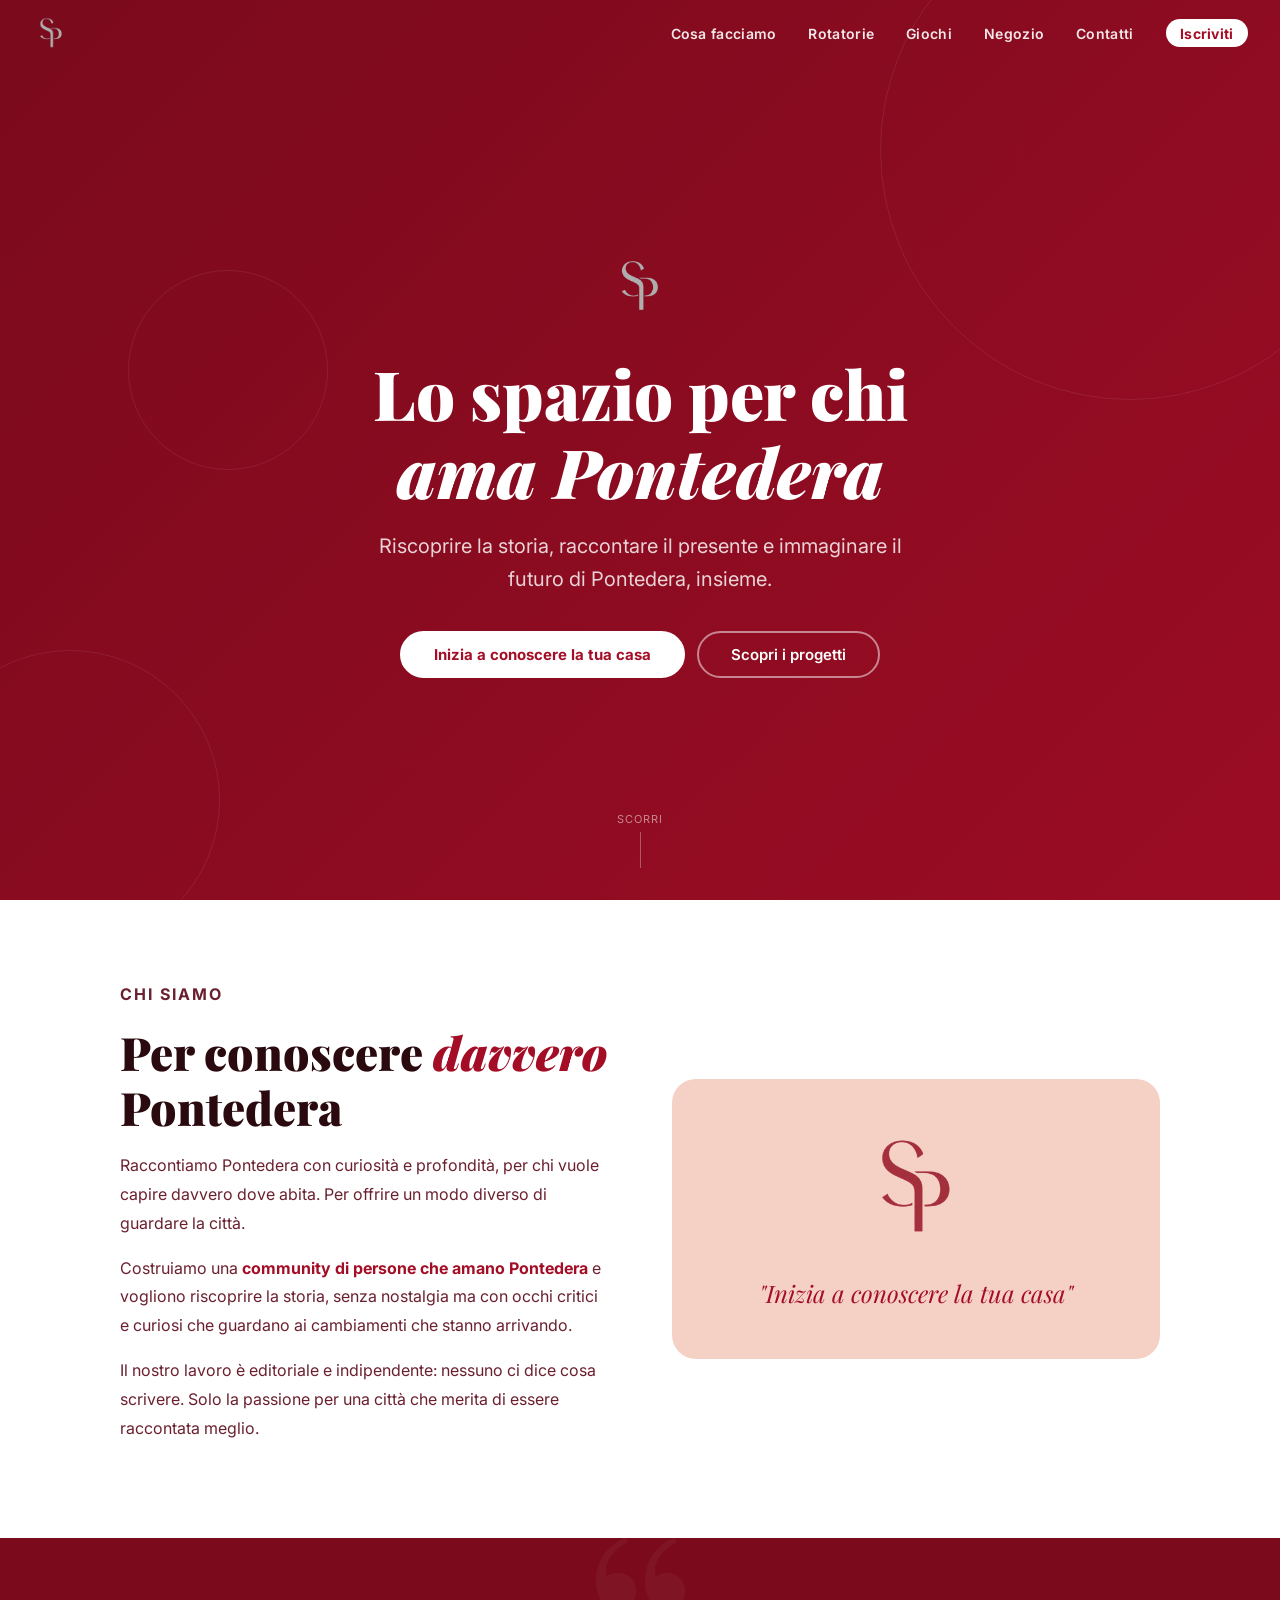
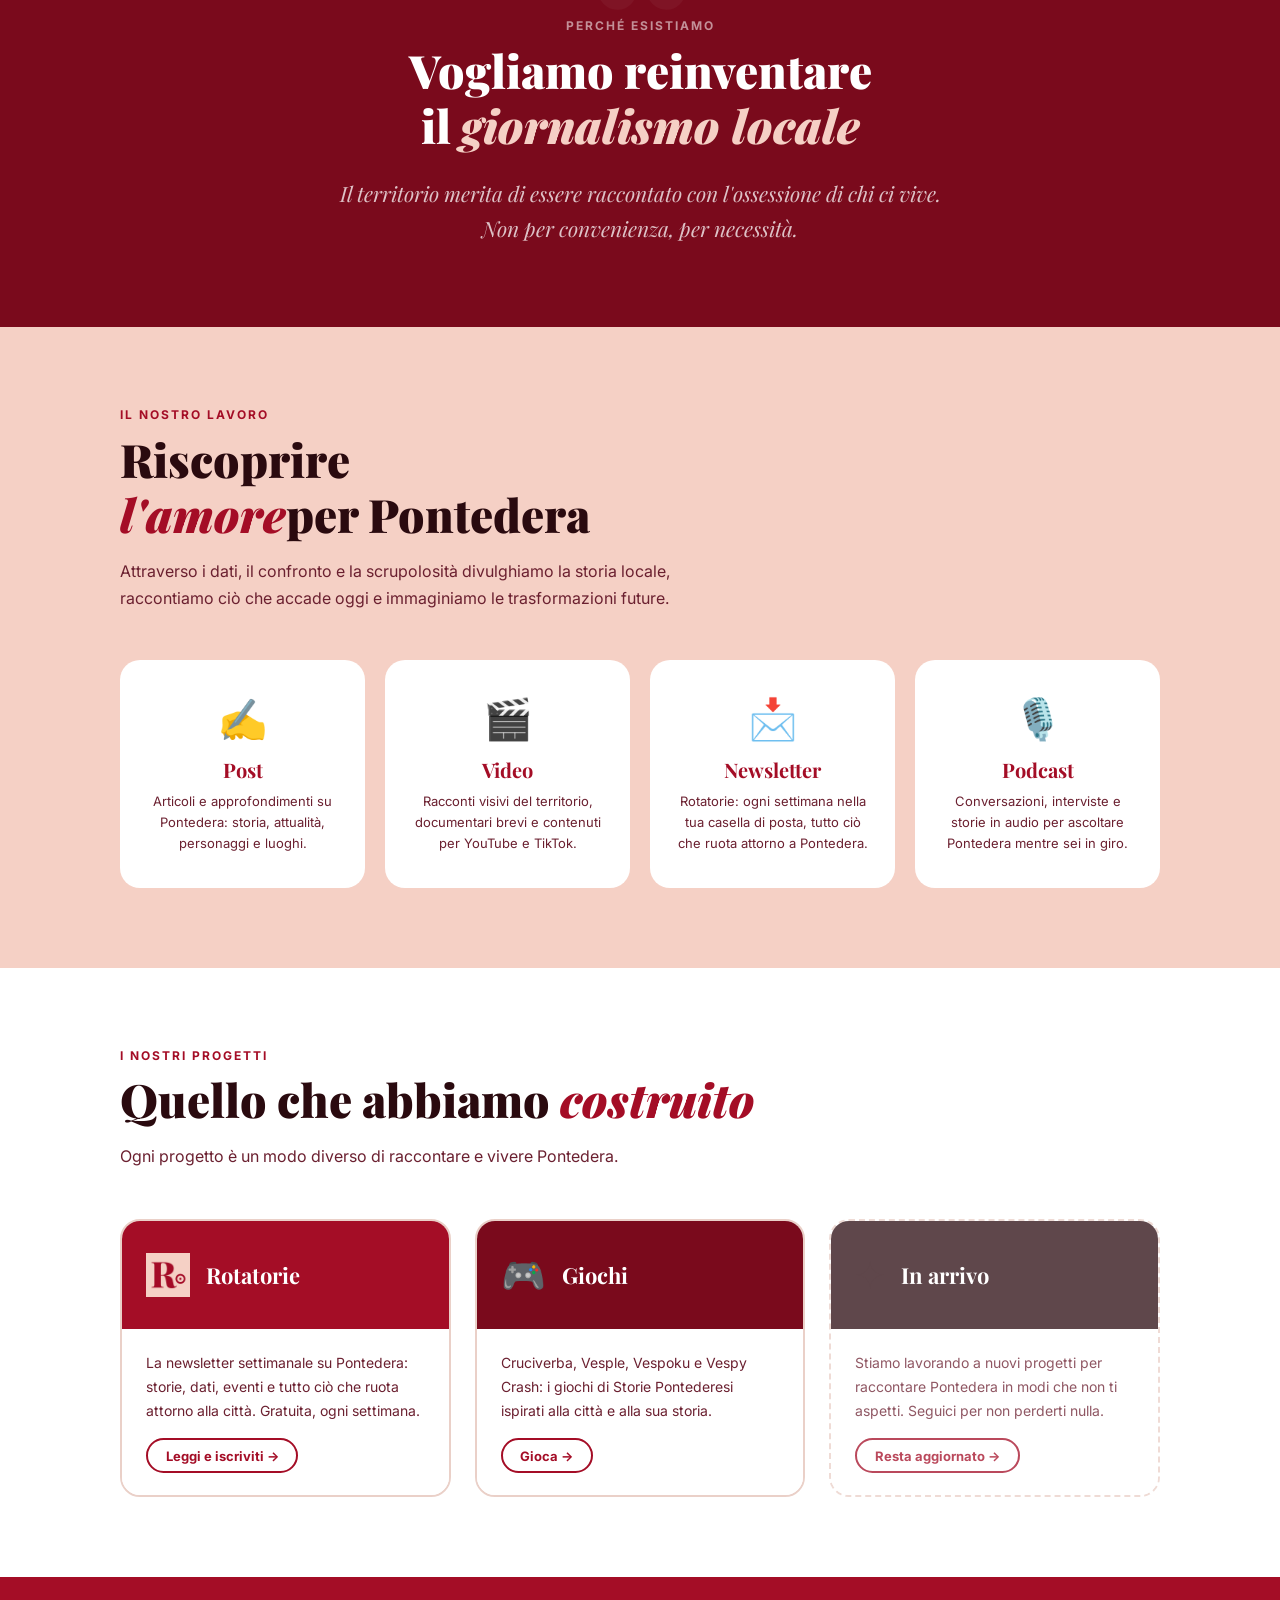
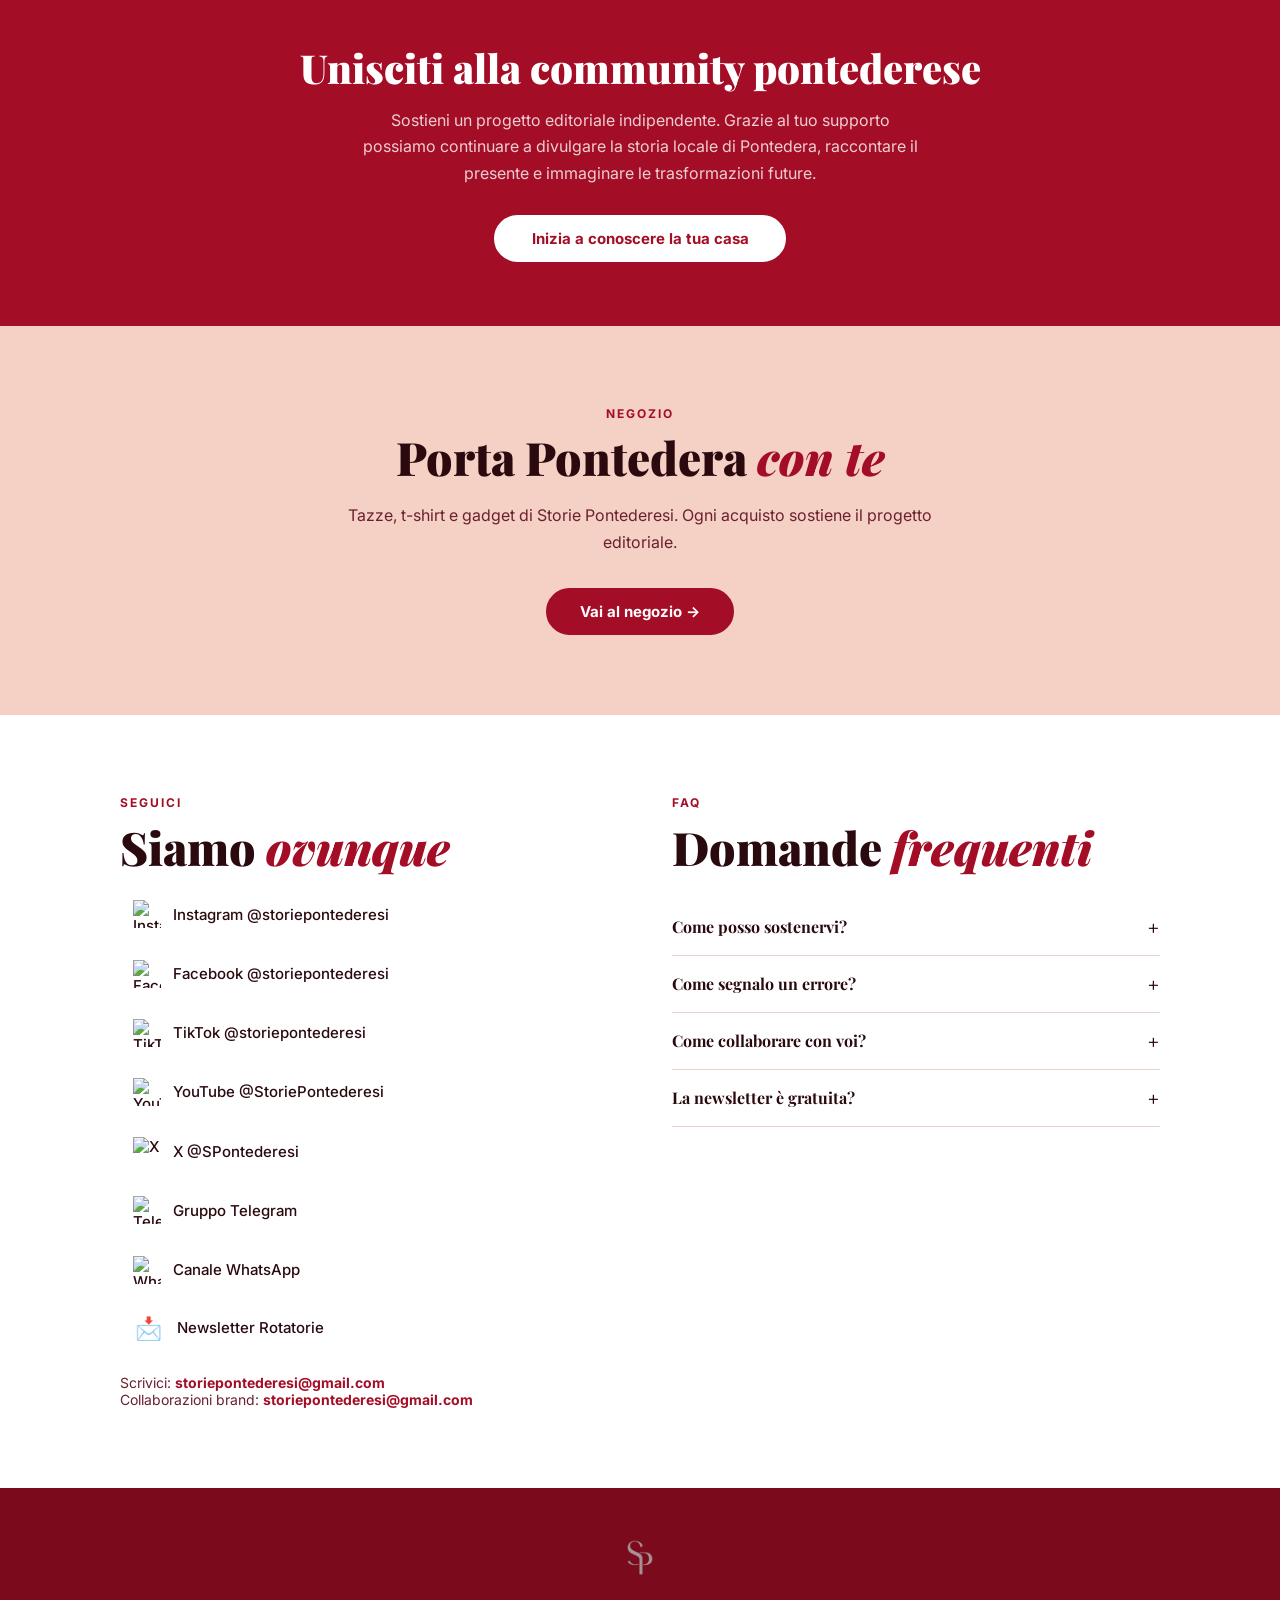
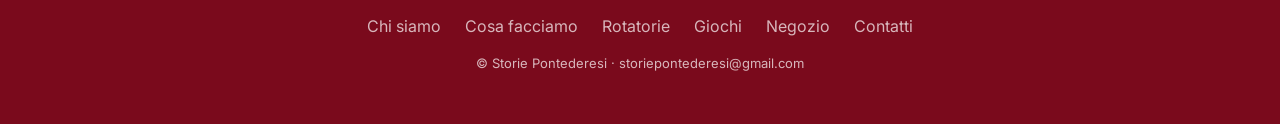
==== index.html @ 67d3535b "Progetti: aggiunge card teaser per progetti in arrivo Co-Authored-By: Claude Sonnet 4.6 <noreply@ant" ====
<!DOCTYPE html>
<html lang="it">
<head>
  <meta charset="UTF-8">
  <meta name="viewport" content="width=device-width, initial-scale=1.0">
  <title>Storie Pontederesi - Lo spazio per chi ama Pontedera</title>
  <meta name="description" content="Storie Pontederesi è lo strumento per vivere meglio e con più consapevolezza i posti in cui viviamo. Newsletter, giochi, community e molto altro su Pontedera.">
  <meta property="og:title" content="Storie Pontederesi">
  <meta property="og:description" content="Lo spazio per riscoprire la storia, raccontare il presente e immaginare il futuro di Pontedera.">
  <meta property="og:url" content="https://storiepontederesi.it">
  <link rel="icon" href="grafiche/logo.png">
  <link rel="apple-touch-icon" href="grafiche/logo.png">
  <link href="https://fonts.googleapis.com/css2?family=Playfair+Display:ital,wght@0,400;0,700;0,900;1,400;1,700&family=Inter:wght@400;500;600;700&display=swap" rel="stylesheet">
  <style>
    *, *::before, *::after { box-sizing: border-box; margin: 0; padding: 0; }

    :root {
      --granata: #a40d26;
      --granata-scuro: #7a0a1c;
      --granata-chiaro: #c41030;
      --crema: #f5d0c5;
      --crema-scuro: #ead0c8;
      --bianco: #fff;
      --testo: #2a0a0f;
      --testo-mid: #6b2030;
    }

    html { scroll-behavior: smooth; }

    body {
      font-family: 'Inter', sans-serif;
      color: var(--testo);
      background: var(--crema);
      overflow-x: hidden;
    }

    /* ── NAVBAR ── */
    #navbar {
      position: fixed; top: 0; left: 0; right: 0; z-index: 100;
      padding: .9rem 2rem;
      display: flex; align-items: center; justify-content: space-between;
      transition: background .3s, box-shadow .3s;
    }
    #navbar.scrolled {
      background: var(--crema);
      box-shadow: 0 2px 20px rgba(164,13,38,.12);
    }
    .nav-logo { height: 38px; object-fit: contain; }
    .nav-logo-hero { display: block; }
    .nav-logo-scroll { display: none; }
    #navbar.scrolled .nav-logo-hero { display: none; }
    #navbar.scrolled .nav-logo-scroll { display: block; }

    nav { display: flex; gap: 2rem; align-items: center; }
    nav a {
      font-size: 14px; font-weight: 600; text-decoration: none;
      color: rgba(255,255,255,.9); letter-spacing: .3px;
      transition: color .2s;
    }
    nav a:hover { color: var(--bianco); }
    #navbar.scrolled nav a { color: var(--granata); }
    #navbar.scrolled nav a:hover { color: var(--granata-scuro); }

    .nav-cta {
      background: var(--bianco); color: var(--granata) !important;
      border-radius: 999px; padding: .35rem .9rem;
      font-weight: 700 !important;
    }
    #navbar.scrolled .nav-cta {
      background: var(--granata); color: var(--bianco) !important;
    }

    /* Hamburger */
    .hamburger { display: none; cursor: pointer; flex-direction: column; gap: 5px; }
    .hamburger span {
      display: block; width: 24px; height: 2px;
      background: var(--bianco); border-radius: 2px; transition: .3s;
    }
    #navbar.scrolled .hamburger span { background: var(--granata); }
    #mobile-menu {
      display: none; position: fixed; inset: 0; top: 60px;
      background: var(--crema); z-index: 99; padding: 2rem;
      flex-direction: column; gap: 1.4rem;
    }
    #mobile-menu.open { display: flex; }
    #mobile-menu a {
      font-size: 20px; font-weight: 700; color: var(--granata);
      text-decoration: none; font-family: 'Playfair Display', serif;
    }

    /* ── HERO ── */
    #hero {
      min-height: 100vh;
      background: linear-gradient(135deg, var(--granata-scuro) 0%, var(--granata) 50%, var(--granata-chiaro) 100%);
      background-size: 250% 250%;
      animation: hero-shift 10s ease infinite;
      display: flex; align-items: center; justify-content: center;
      position: relative; overflow: hidden; padding: 6rem 2rem 4rem;
    }
    @keyframes hero-shift {
      0%   { background-position: 0% 50%; }
      50%  { background-position: 100% 50%; }
      100% { background-position: 0% 50%; }
    }
    /* Cerchi decorativi */
    .hero-circle {
      position: absolute; border-radius: 50%;
      border: 1px solid rgba(255,255,255,.08);
      animation: pulse-circle 6s ease-in-out infinite;
    }
    .hero-circle:nth-child(1) { width: 500px; height: 500px; top: -100px; right: -100px; animation-delay: 0s; }
    .hero-circle:nth-child(2) { width: 300px; height: 300px; bottom: -50px; left: -80px; animation-delay: 2s; }
    .hero-circle:nth-child(3) { width: 200px; height: 200px; top: 30%; left: 10%; animation-delay: 4s; }
    @keyframes pulse-circle {
      0%,100% { transform: scale(1); opacity: .5; }
      50% { transform: scale(1.08); opacity: 1; }
    }

    .hero-content {
      position: relative; z-index: 1; text-align: center; max-width: 760px;
    }
    .hero-content img { height: 64px; margin-bottom: 2rem; object-fit: contain; }
    .hero-content h1 {
      font-family: 'Playfair Display', serif;
      font-size: clamp(32px, 6vw, 68px);
      color: var(--bianco); line-height: 1.15; font-weight: 900;
      margin-bottom: 1.2rem;
    }
    .hero-content h1 em { font-style: italic; }
    .hero-content p {
      font-size: clamp(16px, 2vw, 20px); color: rgba(255,255,255,.82);
      line-height: 1.65; margin-bottom: 2.2rem; max-width: 560px; margin-left: auto; margin-right: auto;
    }
    .hero-btns { display: flex; gap: 12px; justify-content: center; flex-wrap: wrap; }
    .btn-hero-primary {
      background: var(--bianco); color: var(--granata);
      font-weight: 700; font-size: 15px; border-radius: 999px;
      padding: .75rem 2rem; text-decoration: none; border: 2px solid var(--bianco);
      transition: background .2s, color .2s;
    }
    .btn-hero-primary:hover { background: transparent; color: var(--bianco); }
    .btn-hero-ghost {
      color: var(--bianco); font-weight: 600; font-size: 15px;
      border-radius: 999px; padding: .75rem 2rem; text-decoration: none;
      border: 2px solid rgba(255,255,255,.5); transition: border-color .2s, background .2s;
    }
    .btn-hero-ghost:hover { border-color: var(--bianco); background: rgba(255,255,255,.08); }

    /* Scroll indicator */
    .scroll-hint {
      position: absolute; bottom: 2rem; left: 50%; transform: translateX(-50%);
      display: flex; flex-direction: column; align-items: center; gap: 6px;
      color: rgba(255,255,255,.5); font-size: 11px; letter-spacing: 1px; text-transform: uppercase;
    }
    .scroll-hint::after {
      content: ''; display: block; width: 1px; height: 36px;
      background: rgba(255,255,255,.3); animation: scroll-line 1.8s ease-in-out infinite;
    }
    @keyframes scroll-line { 0%,100%{height:36px;opacity:.3} 50%{height:48px;opacity:.7} }

    /* ── SEZIONI GENERALI ── */
    section { padding: 5rem 2rem; }
    .section-inner { max-width: 1040px; margin: 0 auto; }
    .section-label {
      font-size: 12px; font-weight: 700; text-transform: uppercase;
      letter-spacing: 2px; color: var(--granata); margin-bottom: .6rem;
    }
    .section-title {
      font-family: 'Playfair Display', serif;
      font-size: clamp(28px, 4vw, 46px); font-weight: 900;
      color: var(--testo); line-height: 1.2; margin-bottom: 1rem;
    }
    .section-title em { font-style: italic; color: var(--granata); }
    .section-sub {
      font-size: 16px; color: var(--testo-mid); line-height: 1.7;
      max-width: 600px; margin-bottom: 3rem;
    }

    /* ── CHI SIAMO ── */
    #chi-siamo { background: var(--bianco); }
    .chi-grid {
      display: grid; grid-template-columns: 1fr 1fr; gap: 4rem; align-items: center;
    }
    .chi-text p { font-size: 16px; line-height: 1.8; color: var(--testo-mid); margin-bottom: 1rem; }
    .chi-text p strong { color: var(--granata); }
    .chi-visual {
      background: var(--crema); border-radius: 24px;
      padding: 3rem 2rem; text-align: center;
    }
    .chi-visual img { width: 120px; opacity: .9; margin-bottom: 1.5rem; }
    .chi-visual blockquote {
      font-family: 'Playfair Display', serif; font-style: italic;
      font-size: clamp(18px, 2.5vw, 24px); color: var(--granata); line-height: 1.5;
    }

    /* ── MANIFESTO BAND ── */
    .manifesto-band {
      background: var(--granata-scuro); padding: 5rem 2rem; text-align: center;
      position: relative; overflow: hidden;
    }
    .manifesto-band::before {
      content: '\201C';
      position: absolute; top: -0.2em; left: 50%; transform: translateX(-50%);
      font-family: 'Playfair Display', serif; font-size: 18rem;
      color: rgba(255,255,255,.04); line-height: 1; pointer-events: none;
    }
    .manifesto-band .section-label { color: rgba(255,255,255,.55); }
    .manifesto-band h2 {
      font-family: 'Playfair Display', serif;
      font-size: clamp(26px, 4vw, 46px); font-weight: 900;
      color: var(--bianco); line-height: 1.2; margin-bottom: 1.4rem;
    }
    .manifesto-band h2 em { font-style: italic; color: var(--crema); }
    .manifesto-quote {
      font-family: 'Playfair Display', serif; font-style: italic;
      font-size: clamp(16px, 2vw, 21px); color: rgba(255,255,255,.75);
      max-width: 620px; margin: 0 auto; line-height: 1.7;
    }

    /* ── COSA FACCIAMO ── */
    #cosa-facciamo { background: var(--crema); }
    .lavori-grid {
      display: grid; grid-template-columns: repeat(auto-fit, minmax(200px, 1fr)); gap: 20px;
    }
    .lavoro-card {
      background: var(--bianco); border-radius: 20px;
      padding: 2rem 1.5rem; text-align: center;
      border: 2px solid transparent; transition: border-color .2s, transform .2s;
    }
    .lavoro-card:hover { border-color: var(--granata); transform: translateY(-4px); }
    .lavoro-icon { font-size: 40px; margin-bottom: .8rem; }
    .lavoro-card h3 {
      font-family: 'Playfair Display', serif; font-size: 20px;
      color: var(--granata); margin-bottom: .5rem;
    }
    .lavoro-card p { font-size: 13px; color: var(--testo-mid); line-height: 1.6; }

    /* ── PROGETTI ── */
    #progetti { background: var(--bianco); }
    .progetti-grid {
      display: grid; grid-template-columns: repeat(auto-fit, minmax(280px, 1fr)); gap: 24px;
    }
    .progetto-card {
      border-radius: 20px; overflow: hidden;
      border: 2px solid var(--crema-scuro);
      transition: box-shadow .2s, transform .2s;
    }
    .progetto-card:hover { box-shadow: 0 12px 32px rgba(164,13,38,.15); transform: translateY(-4px); }
    .progetto-header {
      background: var(--granata); padding: 2rem 1.5rem;
      display: flex; align-items: center; gap: 1rem;
    }
    .progetto-header img { height: 44px; object-fit: contain; }
    .progetto-header h3 {
      font-family: 'Playfair Display', serif; color: var(--bianco); font-size: 22px;
    }
    .progetto-body { padding: 1.4rem 1.5rem; background: var(--bianco); }
    .progetto-body p { font-size: 14px; color: var(--testo-mid); line-height: 1.7; margin-bottom: 1rem; }
    .btn-progetto {
      display: inline-block; padding: .45rem 1.1rem; border-radius: 999px;
      border: 2px solid var(--granata); color: var(--granata);
      font-weight: 700; font-size: 13px; text-decoration: none;
      transition: background .2s, color .2s;
    }
    .btn-progetto:hover { background: var(--granata); color: var(--bianco); }

    /* ── CTA BAND ── */
    .cta-band {
      background: var(--granata); padding: 4rem 2rem; text-align: center;
    }
    .cta-band h2 {
      font-family: 'Playfair Display', serif; font-size: clamp(24px, 4vw, 40px);
      color: var(--bianco); font-weight: 900; margin-bottom: .8rem;
    }
    .cta-band p { color: rgba(255,255,255,.8); font-size: 16px; max-width: 560px; margin: 0 auto 1.8rem; line-height: 1.65; }
    .btn-cta-band {
      display: inline-block; background: var(--bianco); color: var(--granata);
      font-weight: 700; font-size: 15px; border-radius: 999px;
      padding: .75rem 2.2rem; text-decoration: none;
      transition: background .2s, color .2s; border: 2px solid var(--bianco);
    }
    .btn-cta-band:hover { background: transparent; color: var(--bianco); }

    /* ── SHOP ── */
    #shop { background: var(--crema); }
    .shop-grid {
      display: grid; grid-template-columns: repeat(auto-fit, minmax(260px, 1fr)); gap: 24px;
    }
    .prodotto-card {
      background: var(--bianco); border-radius: 20px; overflow: hidden;
      border: 2px solid var(--crema-scuro); transition: transform .2s, box-shadow .2s;
    }
    .prodotto-card:hover { transform: translateY(-4px); box-shadow: 0 12px 32px rgba(164,13,38,.12); }
    .prodotto-img {
      height: 200px; background: var(--crema);
      display: flex; align-items: center; justify-content: center;
      font-size: 64px;
    }
    .prodotto-body { padding: 1.2rem 1.4rem; }
    .prodotto-body h3 {
      font-family: 'Playfair Display', serif; font-size: 20px;
      color: var(--testo); margin-bottom: .4rem;
    }
    .prodotto-body p { font-size: 13px; color: var(--testo-mid); margin-bottom: 1rem; line-height: 1.6; }
    .prodotto-footer {
      display: flex; align-items: center; justify-content: space-between; gap: 8px;
    }
    .prodotto-prezzo {
      font-family: 'Playfair Display', serif; font-size: 22px;
      color: var(--granata); font-weight: 700;
    }
    .prodotto-btns { display: flex; gap: 6px; }
    .btn-prodotto {
      padding: .4rem .9rem; border-radius: 999px;
      font-weight: 700; font-size: 13px; text-decoration: none; cursor: not-allowed;
      opacity: .6; border: 2px solid var(--granata); color: var(--granata);
    }
    .shop-notice {
      text-align: center; font-size: 13px; color: var(--testo-mid);
      margin-top: 1.5rem; font-style: italic;
    }

    /* ── CONTATTI ── */
    #contatti { background: var(--bianco); }
    .contatti-grid {
      display: grid; grid-template-columns: 1fr 1fr; gap: 4rem;
    }
    .social-links { display: flex; flex-direction: column; gap: 12px; margin-top: 1rem; }
    .social-link {
      display: flex; align-items: center; gap: 12px;
      text-decoration: none; color: var(--testo);
      font-size: 15px; font-weight: 500;
      padding: .6rem .8rem; border-radius: 10px;
      transition: background .15s, color .15s;
    }
    .social-link:hover { background: var(--crema); color: var(--granata); }
    .social-link span:first-child { font-size: 22px; width: 32px; text-align: center; }
    .social-link img { width: 28px; height: 28px; object-fit: contain; flex-shrink: 0; }
    .email-link { color: var(--granata); font-weight: 700; text-decoration: none; }
    .email-link:hover { text-decoration: underline; }

    /* FAQ */
    .faq-list { margin-top: 1rem; }
    .faq-item { border-bottom: 1px solid var(--crema-scuro); }
    .faq-q {
      font-family: 'Playfair Display', serif; font-size: 16px; font-weight: 700;
      color: var(--testo); padding: 1rem 0; cursor: pointer;
      display: flex; justify-content: space-between; align-items: center;
      transition: color .2s;
    }
    .faq-q:hover { color: var(--granata); }
    .faq-q::after { content: '+'; font-size: 20px; font-family: 'Inter', sans-serif; font-weight: 300; }
    .faq-item.open .faq-q::after { content: '−'; }
    .faq-a {
      font-size: 14px; color: var(--testo-mid); line-height: 1.7;
      max-height: 0; overflow: hidden; transition: max-height .3s ease, padding .3s;
    }
    .faq-item.open .faq-a { max-height: 200px; padding-bottom: 1rem; }

    /* ── FOOTER ── */
    footer {
      background: var(--granata-scuro); color: rgba(255,255,255,.7);
      padding: 3rem 2rem; text-align: center;
    }
    footer img { height: 44px; margin-bottom: 1rem; opacity: .85; }
    footer p { font-size: 13px; line-height: 1.8; }
    footer a { color: rgba(255,255,255,.7); text-decoration: none; }
    footer a:hover { color: var(--bianco); }
    .footer-links { display: flex; gap: 1.5rem; justify-content: center; flex-wrap: wrap; margin: 1rem 0; }

    /* ── RESPONSIVE ── */
    @media(max-width: 768px) {
      nav { display: none; }
      .hamburger { display: flex; }
      .chi-grid, .contatti-grid { grid-template-columns: 1fr; gap: 2rem; }
      .chi-visual { display: none; }
      section { padding: 3.5rem 1.2rem; }
      #hero { padding: 5rem 1.2rem 3rem; }
    }
  </style>
  <script data-goatcounter="https://storiepontederesi.goatcounter.com/count"
          async src="//gc.zgo.at/count.js"></script>
</head>
<body>

<!-- ── NAVBAR ── -->
<header id="navbar">
  <a href="#">
    <img src="grafiche/logo-bianco.png" alt="Storie Pontederesi" class="nav-logo nav-logo-hero">
    <img src="grafiche/logo.png" alt="Storie Pontederesi" class="nav-logo nav-logo-scroll">
  </a>
  <nav>
    <a href="#cosa-facciamo">Cosa facciamo</a>
    <a href="https://storiepontederesi.substack.com" target="_blank">Rotatorie</a>
    <a href="/giochi/">Giochi</a>
    <a href="/negozio/">Negozio</a>
    <a href="#contatti">Contatti</a>
    <a href="https://storiepontederesi.substack.com/subscribe" target="_blank" class="nav-cta">Iscriviti</a>
  </nav>
  <div class="hamburger" id="hamburger" onclick="toggleMenu()">
    <span></span><span></span><span></span>
  </div>
</header>

<div id="mobile-menu">
  <a href="#cosa-facciamo" onclick="toggleMenu()">Cosa facciamo</a>
  <a href="https://storiepontederesi.substack.com" target="_blank">Rotatorie</a>
  <a href="/giochi/">Giochi</a>
  <a href="/negozio/" onclick="toggleMenu()">Negozio</a>
  <a href="#contatti" onclick="toggleMenu()">Contatti</a>
  <a href="https://storiepontederesi.substack.com/subscribe" target="_blank">→ Iscriviti gratis</a>
</div>

<!-- ── HERO ── -->
<section id="hero">
  <div class="hero-circle"></div>
  <div class="hero-circle"></div>
  <div class="hero-circle"></div>
  <div class="hero-content">
    <img src="grafiche/logo-bianco.png" alt="Storie Pontederesi">
    <h1>Lo spazio per chi<br><em>ama Pontedera</em></h1>
    <p>Riscoprire la storia, raccontare il presente e immaginare il futuro di Pontedera, insieme.</p>
    <div class="hero-btns">
      <a href="https://storiepontederesi.substack.com/subscribe" target="_blank" class="btn-hero-primary">Inizia a conoscere la tua casa</a>
      <a href="#progetti" class="btn-hero-ghost">Scopri i progetti</a>
    </div>
  </div>
  <div class="scroll-hint">Scorri</div>
</section>

<!-- ── CHI SIAMO ── -->
<section id="chi-siamo">
  <div class="section-inner">
    <div class="chi-grid">
      <div class="chi-text">
        <p class="section-label">Chi siamo</p>
        <h2 class="section-title">Per conoscere <em>davvero</em> Pontedera</h2>
        <p>Raccontiamo Pontedera con curiosità e profondità, per chi vuole capire davvero dove abita. Per offrire un modo diverso di guardare la città.</p>
        <p>Costruiamo una <strong>community di persone che amano Pontedera</strong> e vogliono riscoprire la storia, senza nostalgia ma con occhi critici e curiosi che guardano ai cambiamenti che stanno arrivando.</p>
        <p>Il nostro lavoro è editoriale e indipendente: nessuno ci dice cosa scrivere. Solo la passione per una città che merita di essere raccontata meglio.</p>
      </div>
      <div class="chi-visual">
        <img src="grafiche/logo.png" alt="Storie Pontederesi">
        <blockquote>"Inizia a conoscere la tua casa"</blockquote>
      </div>
    </div>
  </div>
</section>

<!-- ── MANIFESTO BAND ── -->
<div class="manifesto-band">
  <div class="section-inner">
    <p class="section-label">Perché esistiamo</p>
    <h2>Vogliamo reinventare<br>il <em>giornalismo locale</em></h2>
    <p class="manifesto-quote">Il territorio merita di essere raccontato con l'ossessione di chi ci vive. Non per convenienza, per necessità.</p>
  </div>
</div>

<!-- ── COSA FACCIAMO ── -->
<section id="cosa-facciamo">
  <div class="section-inner">
    <p class="section-label">Il nostro lavoro</p>
    <h2 class="section-title">Riscoprire<br><em>l'amore</em>per Pontedera</h2>
    <p class="section-sub">Attraverso i dati, il confronto e la scrupolosità divulghiamo la storia locale, raccontiamo ciò che accade oggi e immaginiamo le trasformazioni future.</p>
    <div class="lavori-grid">
      <div class="lavoro-card">
        <div class="lavoro-icon">✍️</div>
        <h3>Post</h3>
        <p>Articoli e approfondimenti su Pontedera: storia, attualità, personaggi e luoghi.</p>
      </div>
      <div class="lavoro-card">
        <div class="lavoro-icon">🎬</div>
        <h3>Video</h3>
        <p>Racconti visivi del territorio, documentari brevi e contenuti per YouTube e TikTok.</p>
      </div>
      <div class="lavoro-card">
        <div class="lavoro-icon">📩</div>
        <h3>Newsletter</h3>
        <p>Rotatorie: ogni settimana nella tua casella di posta, tutto ciò che ruota attorno a Pontedera.</p>
      </div>
      <div class="lavoro-card">
        <div class="lavoro-icon">🎙️</div>
        <h3>Podcast</h3>
        <p>Conversazioni, interviste e storie in audio per ascoltare Pontedera mentre sei in giro.</p>
      </div>
    </div>
  </div>
</section>

<!-- ── PROGETTI ── -->
<section id="progetti">
  <div class="section-inner">
    <p class="section-label">I nostri progetti</p>
    <h2 class="section-title">Quello che abbiamo <em>costruito</em></h2>
    <p class="section-sub">Ogni progetto è un modo diverso di raccontare e vivere Pontedera.</p>
    <div class="progetti-grid">
      <div class="progetto-card">
        <div class="progetto-header">
          <img src="grafiche/logo-rotatorie.png" alt="Rotatorie">
          <h3>Rotatorie</h3>
        </div>
        <div class="progetto-body">
          <p>La newsletter settimanale su Pontedera: storie, dati, eventi e tutto ciò che ruota attorno alla città. Gratuita, ogni settimana.</p>
          <a href="https://storiepontederesi.substack.com" target="_blank" class="btn-progetto">Leggi e iscriviti →</a>
        </div>
      </div>
      <div class="progetto-card">
        <div class="progetto-header" style="background:var(--granata-scuro)">
          <span style="font-size:36px">🎮</span>
          <h3>Giochi</h3>
        </div>
        <div class="progetto-body">
          <p>Cruciverba, Vesple, Vespoku e Vespy Crash: i giochi di Storie Pontederesi ispirati alla città e alla sua storia.</p>
          <a href="/giochi/" class="btn-progetto">Gioca →</a>
        </div>
      </div>
      <div class="progetto-card" style="border-style:dashed; opacity:.75;">
        <div class="progetto-header" style="background:var(--testo)">
          <span style="font-size:36px">✦</span>
          <h3>In arrivo</h3>
        </div>
        <div class="progetto-body">
          <p>Stiamo lavorando a nuovi progetti per raccontare Pontedera in modi che non ti aspetti. Seguici per non perderti nulla.</p>
          <a href="https://storiepontederesi.substack.com/subscribe" target="_blank" class="btn-progetto">Resta aggiornato →</a>
        </div>
      </div>
    </div>
  </div>
</section>

<!-- ── CTA BAND ── -->
<div class="cta-band">
  <div class="section-inner" style="text-align:center">
    <h2>Unisciti alla community pontederese</h2>
    <p>Sostieni un progetto editoriale indipendente. Grazie al tuo supporto possiamo continuare a divulgare la storia locale di Pontedera, raccontare il presente e immaginare le trasformazioni future.</p>
    <a href="https://storiepontederesi.substack.com/subscribe" target="_blank" class="btn-cta-band">Inizia a conoscere la tua casa</a>
  </div>
</div>

<!-- ── SHOP TEASER ── -->
<section id="shop" style="background:var(--crema);text-align:center;">
  <div class="section-inner" style="max-width:600px">
    <p class="section-label">Negozio</p>
    <h2 class="section-title">Porta Pontedera <em>con te</em></h2>
    <p class="section-sub" style="margin:0 auto 2rem">Tazze, t-shirt e gadget di Storie Pontederesi. Ogni acquisto sostiene il progetto editoriale.</p>
    <a href="/negozio/" class="btn-hero-primary" style="background:var(--granata);color:var(--bianco);border-color:var(--granata);display:inline-block">Vai al negozio →</a>
  </div>
</section>

<!-- ── CONTATTI ── -->
<section id="contatti">
  <div class="section-inner">
    <div class="contatti-grid">
      <div>
        <p class="section-label">Seguici</p>
        <h2 class="section-title">Siamo <em>ovunque</em></h2>
        <div class="social-links">
          <a href="https://www.instagram.com/storiepontederesi/" target="_blank" class="social-link"><img src="grafiche/instaLogo.png" alt="Instagram"><span>Instagram @storiepontederesi</span></a>
          <a href="https://www.facebook.com/storiepontederesi/" target="_blank" class="social-link"><img src="grafiche/FbLogo.png" alt="Facebook"><span>Facebook @storiepontederesi</span></a>
          <a href="https://www.tiktok.com/@storiepontederesi" target="_blank" class="social-link"><img src="grafiche/TikTokLogo.png" alt="TikTok"><span>TikTok @storiepontederesi</span></a>
          <a href="https://www.youtube.com/@StoriePontederesi" target="_blank" class="social-link"><img src="grafiche/YTLogo.png" alt="YouTube"><span>YouTube @StoriePontederesi</span></a>
          <a href="https://x.com/SPontederesi" target="_blank" class="social-link"><img src="grafiche/xLogo.png" alt="X"><span>X @SPontederesi</span></a>
          <a href="https://t.me/+WxttpZPyHsc3ZmVk" target="_blank" class="social-link"><img src="grafiche/TelegramLogo.png" alt="Telegram"><span>Gruppo Telegram</span></a>
          <a href="https://whatsapp.com/channel/0029VbD66IMG8l5E7vnlet40" target="_blank" class="social-link"><img src="grafiche/WpLogo.png" alt="WhatsApp"><span>Canale WhatsApp</span></a>
          <a href="https://storiepontederesi.substack.com" target="_blank" class="social-link"><span>📩</span><span>Newsletter Rotatorie</span></a>
        </div>
        <p style="margin-top:1.5rem;font-size:14px;color:var(--testo-mid)">
          Scrivici: <a href="mailto:storiepontederesi@gmail.com" class="email-link">storiepontederesi@gmail.com</a><br>
          Collaborazioni brand: <a href="mailto:storiepontederesi@gmail.com" class="email-link">storiepontederesi@gmail.com</a>
        </p>
      </div>
      <div>
        <p class="section-label">FAQ</p>
        <h2 class="section-title" style="margin-bottom:1.5rem">Domande <em>frequenti</em></h2>
        <div class="faq-list">
          <div class="faq-item">
            <div class="faq-q" onclick="toggleFaq(this)">Come posso sostenervi?</div>
            <div class="faq-a">Fino a oggi non siamo in cerca di fondi. Ci puoi sostenere condividendo sui social i nostri contenuti, parlandone con i tuoi amici e partecipando alla community.</div>
          </div>
          <div class="faq-item">
            <div class="faq-q" onclick="toggleFaq(this)">Come segnalo un errore?</div>
            <div class="faq-a">Le correzioni possono essere segnalate nella sezione commenti dei nostri contenuti, tramite messaggio privato sui social o via email a storiepontederesi@gmail.com.</div>
          </div>
          <div class="faq-item">
            <div class="faq-q" onclick="toggleFaq(this)">Come collaborare con voi?</div>
            <div class="faq-a">Se sei un brand o un'organizzazione che vuole collaborare con noi, scrivici a storiepontederesi@gmail.com. Valutiamo ogni proposta con cura.</div>
          </div>
          <div class="faq-item">
            <div class="faq-q" onclick="toggleFaq(this)">La newsletter è gratuita?</div>
            <div class="faq-a">Sì, Rotatorie è completamente gratuita. Puoi iscriverti su Substack e ricevere ogni settimana storie, dati e curiosità su Pontedera.</div>
          </div>
        </div>
      </div>
    </div>
  </div>
</section>

<!-- ── FOOTER ── -->
<footer>
  <img src="grafiche/logo-bianco.png" alt="Storie Pontederesi">
  <div class="footer-links">
    <a href="#chi-siamo">Chi siamo</a>
    <a href="#cosa-facciamo">Cosa facciamo</a>
    <a href="https://storiepontederesi.substack.com" target="_blank">Rotatorie</a>
    <a href="/giochi/">Giochi</a>
    <a href="/negozio/">Negozio</a>
    <a href="#contatti">Contatti</a>
  </div>
  <p>© Storie Pontederesi · <a href="mailto:storiepontederesi@gmail.com">storiepontederesi@gmail.com</a></p>
</footer>

<script>
// Navbar scroll
window.addEventListener('scroll', () => {
  document.getElementById('navbar').classList.toggle('scrolled', window.scrollY > 60);
});

// Hamburger
function toggleMenu() {
  document.getElementById('mobile-menu').classList.toggle('open');
}

// FAQ accordion
function toggleFaq(el) {
  el.parentElement.classList.toggle('open');
}

// Chiudi menu mobile cliccando fuori
document.addEventListener('click', e => {
  const menu = document.getElementById('mobile-menu');
  const hamburger = document.getElementById('hamburger');
  if(menu.classList.contains('open') && !menu.contains(e.target) && !hamburger.contains(e.target)) {
    menu.classList.remove('open');
  }
});
</script>
</body>
</html>
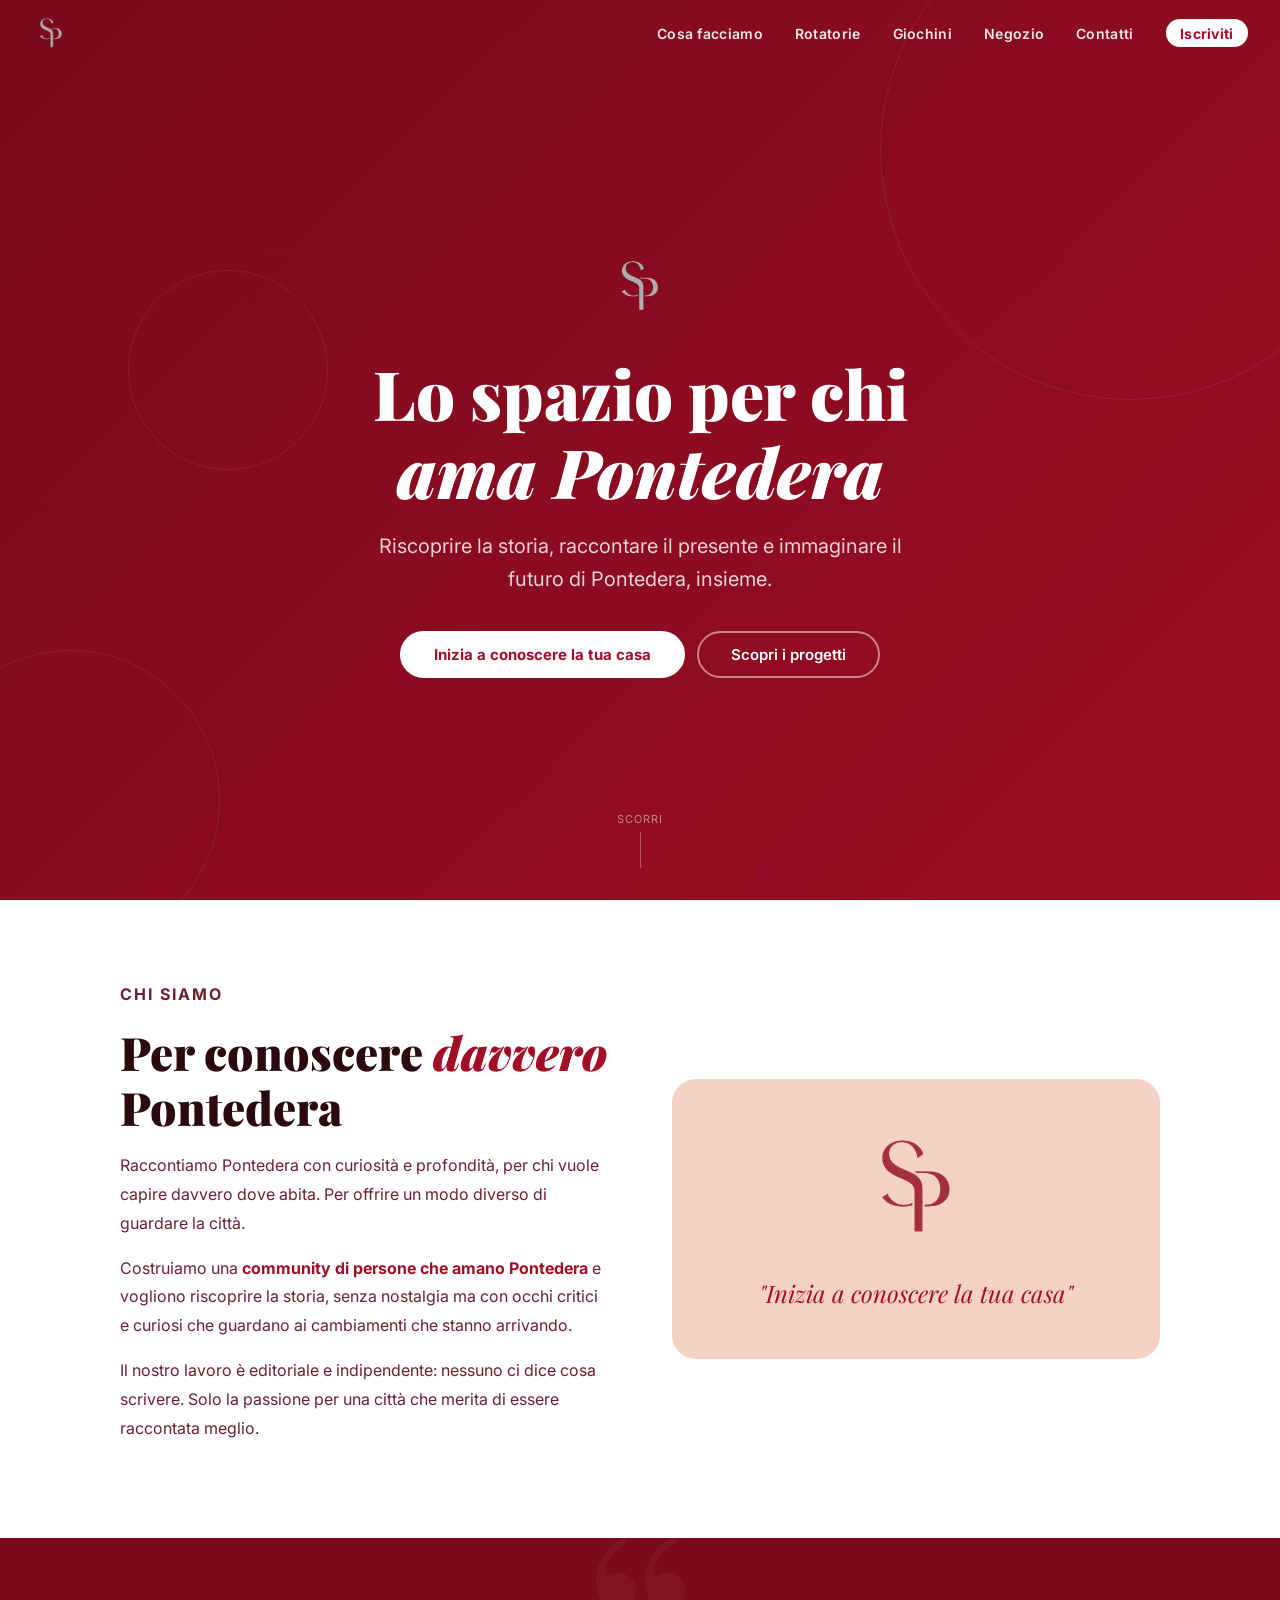
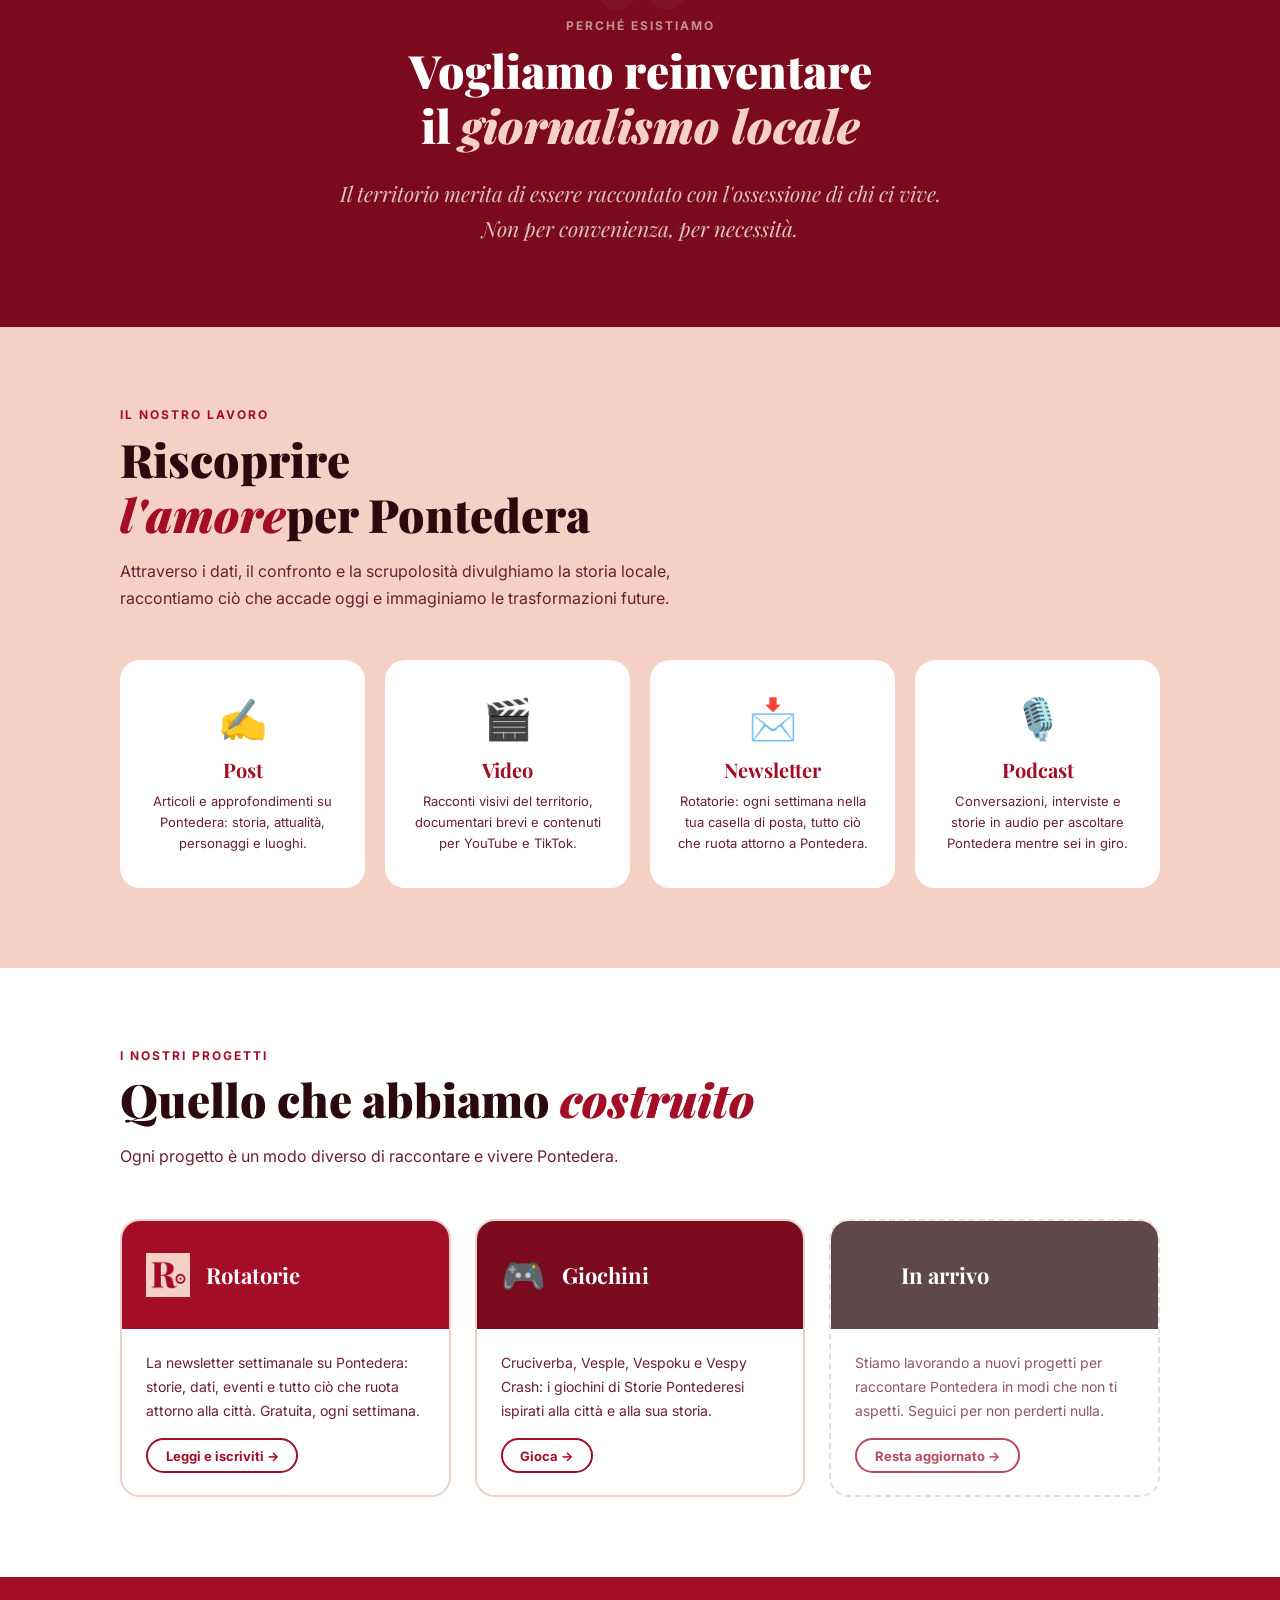
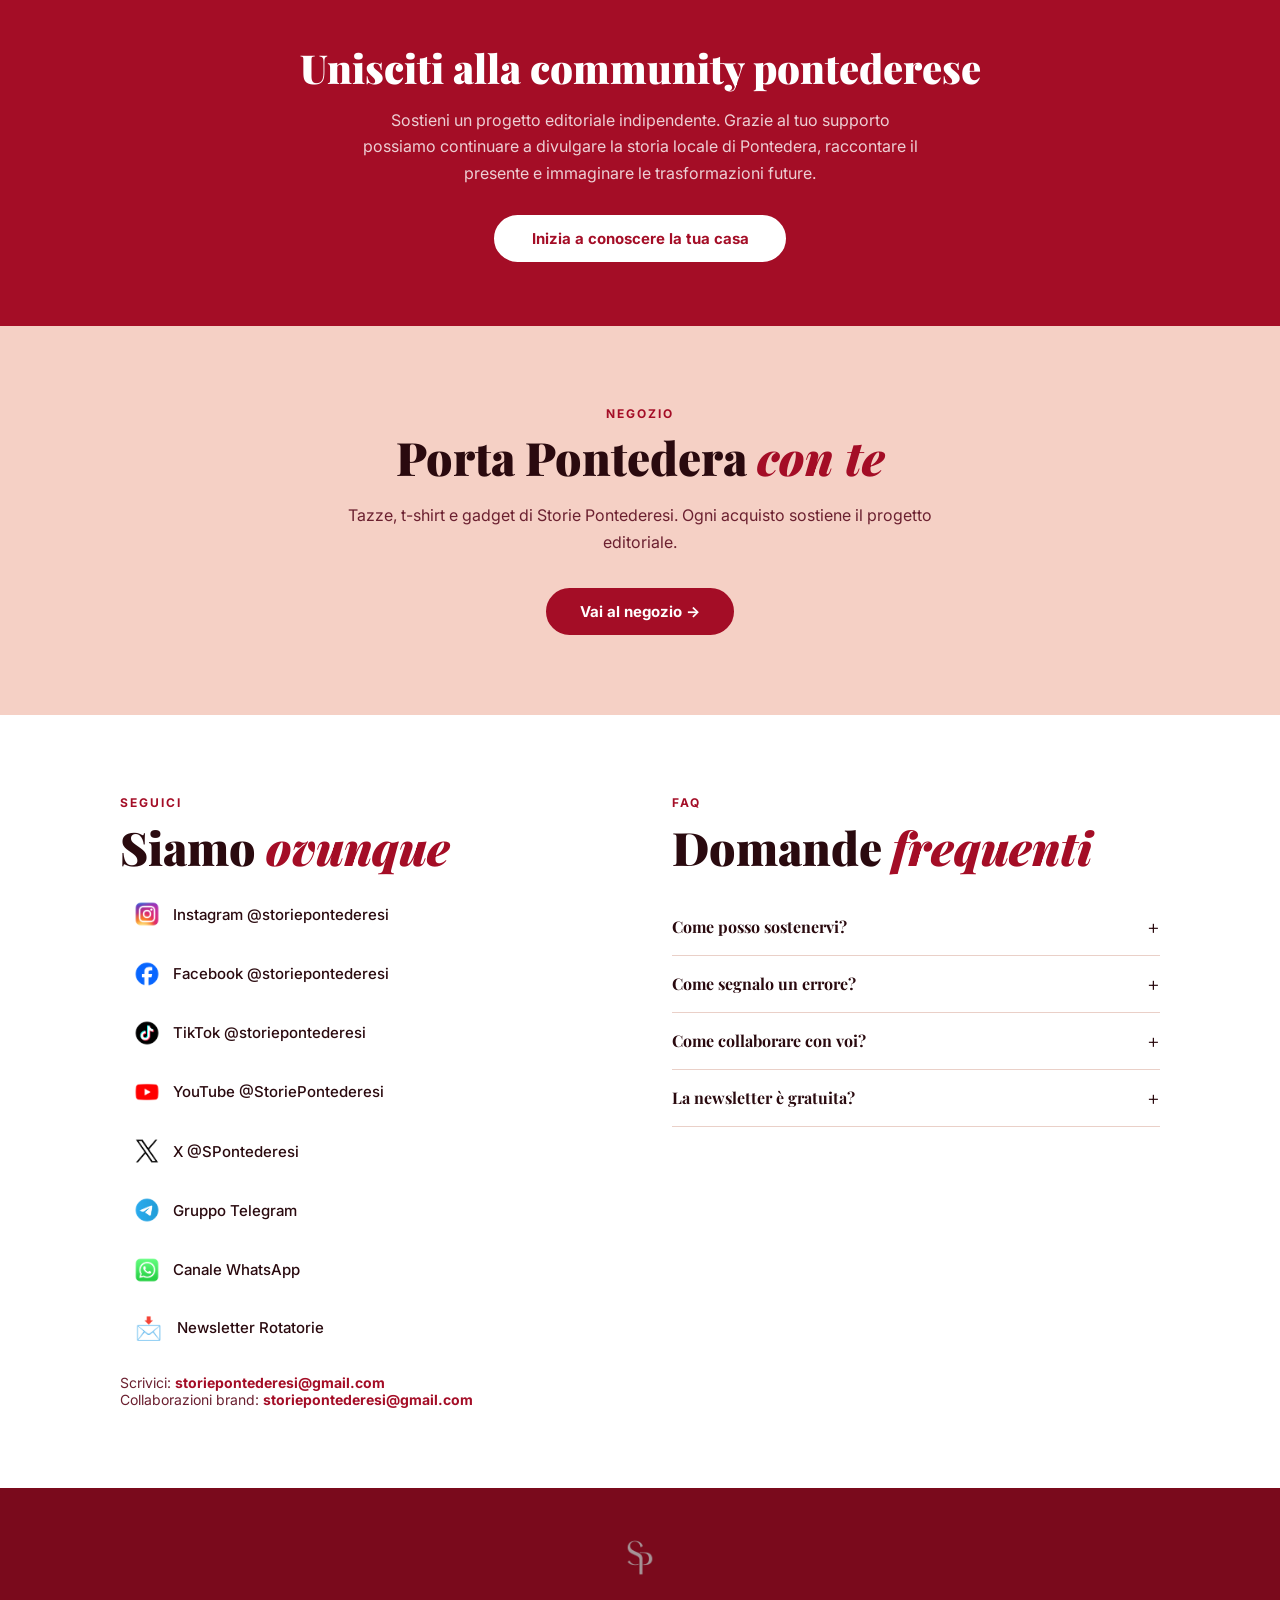
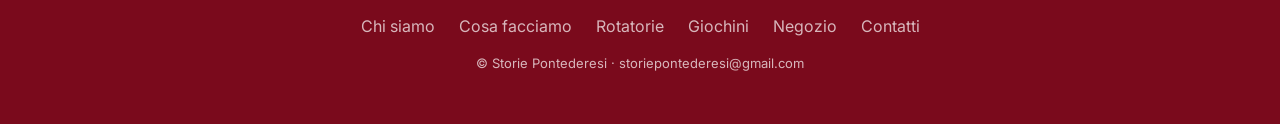
==== commit ef861a86: "Rinomina Giochi in Giochini e uniforma logo Storie Pontederesi in tutti i giochi Co-Authored-By: Cla" ====
--- a/index.html
+++ b/index.html
@@ -392,7 +392,7 @@
   <nav>
     <a href="#cosa-facciamo">Cosa facciamo</a>
     <a href="https://storiepontederesi.substack.com" target="_blank">Rotatorie</a>
-    <a href="/giochi/">Giochi</a>
+    <a href="/giochi/">Giochini</a>
     <a href="/negozio/">Negozio</a>
     <a href="#contatti">Contatti</a>
     <a href="https://storiepontederesi.substack.com/subscribe" target="_blank" class="nav-cta">Iscriviti</a>
@@ -405,7 +405,7 @@
 <div id="mobile-menu">
   <a href="#cosa-facciamo" onclick="toggleMenu()">Cosa facciamo</a>
   <a href="https://storiepontederesi.substack.com" target="_blank">Rotatorie</a>
-  <a href="/giochi/">Giochi</a>
+  <a href="/giochi/">Giochini</a>
   <a href="/negozio/" onclick="toggleMenu()">Negozio</a>
   <a href="#contatti" onclick="toggleMenu()">Contatti</a>
   <a href="https://storiepontederesi.substack.com/subscribe" target="_blank">→ Iscriviti gratis</a>
@@ -507,10 +507,10 @@
       <div class="progetto-card">
         <div class="progetto-header" style="background:var(--granata-scuro)">
           <span style="font-size:36px">🎮</span>
-          <h3>Giochi</h3>
+          <h3>Giochini</h3>
         </div>
         <div class="progetto-body">
-          <p>Cruciverba, Vesple, Vespoku e Vespy Crash: i giochi di Storie Pontederesi ispirati alla città e alla sua storia.</p>
+          <p>Cruciverba, Vesple, Vespoku e Vespy Crash: i giochini di Storie Pontederesi ispirati alla città e alla sua storia.</p>
           <a href="/giochi/" class="btn-progetto">Gioca →</a>
         </div>
       </div>
@@ -602,7 +602,7 @@
     <a href="#chi-siamo">Chi siamo</a>
     <a href="#cosa-facciamo">Cosa facciamo</a>
     <a href="https://storiepontederesi.substack.com" target="_blank">Rotatorie</a>
-    <a href="/giochi/">Giochi</a>
+    <a href="/giochi/">Giochini</a>
     <a href="/negozio/">Negozio</a>
     <a href="#contatti">Contatti</a>
   </div>
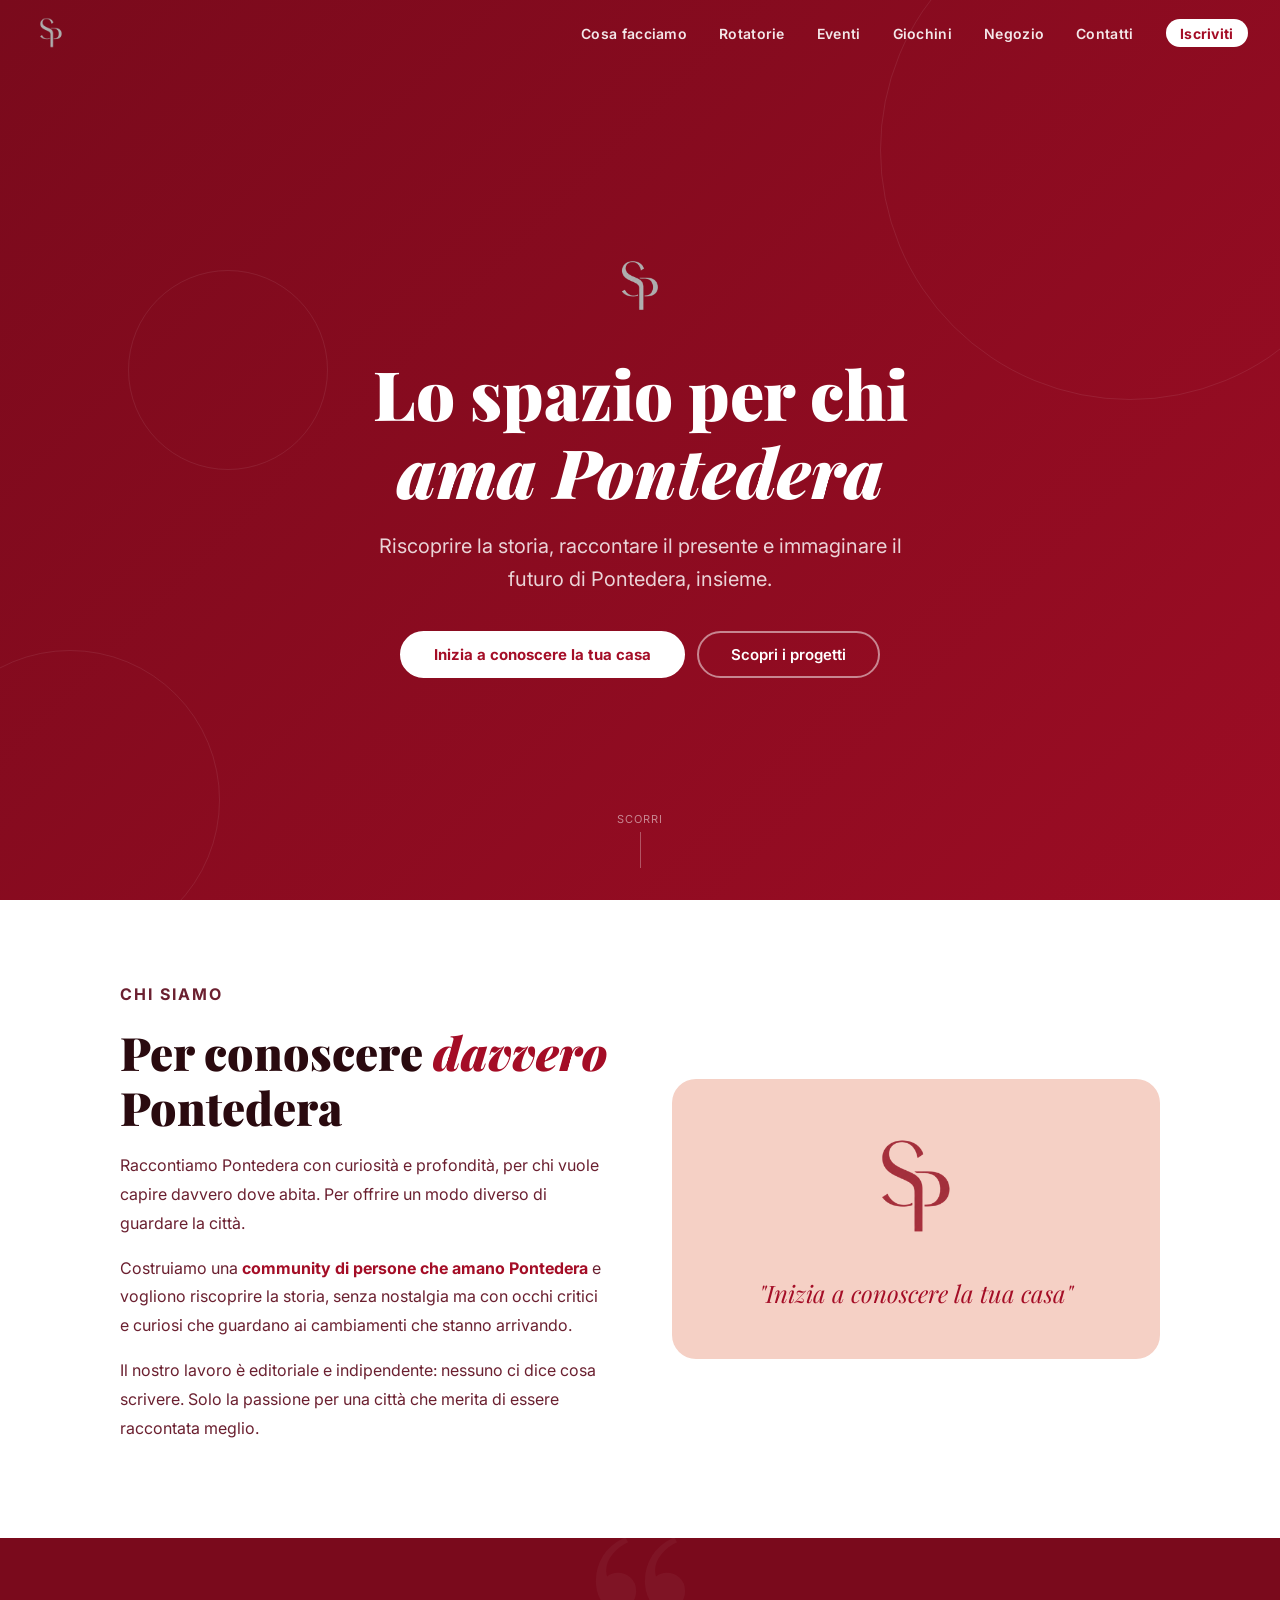
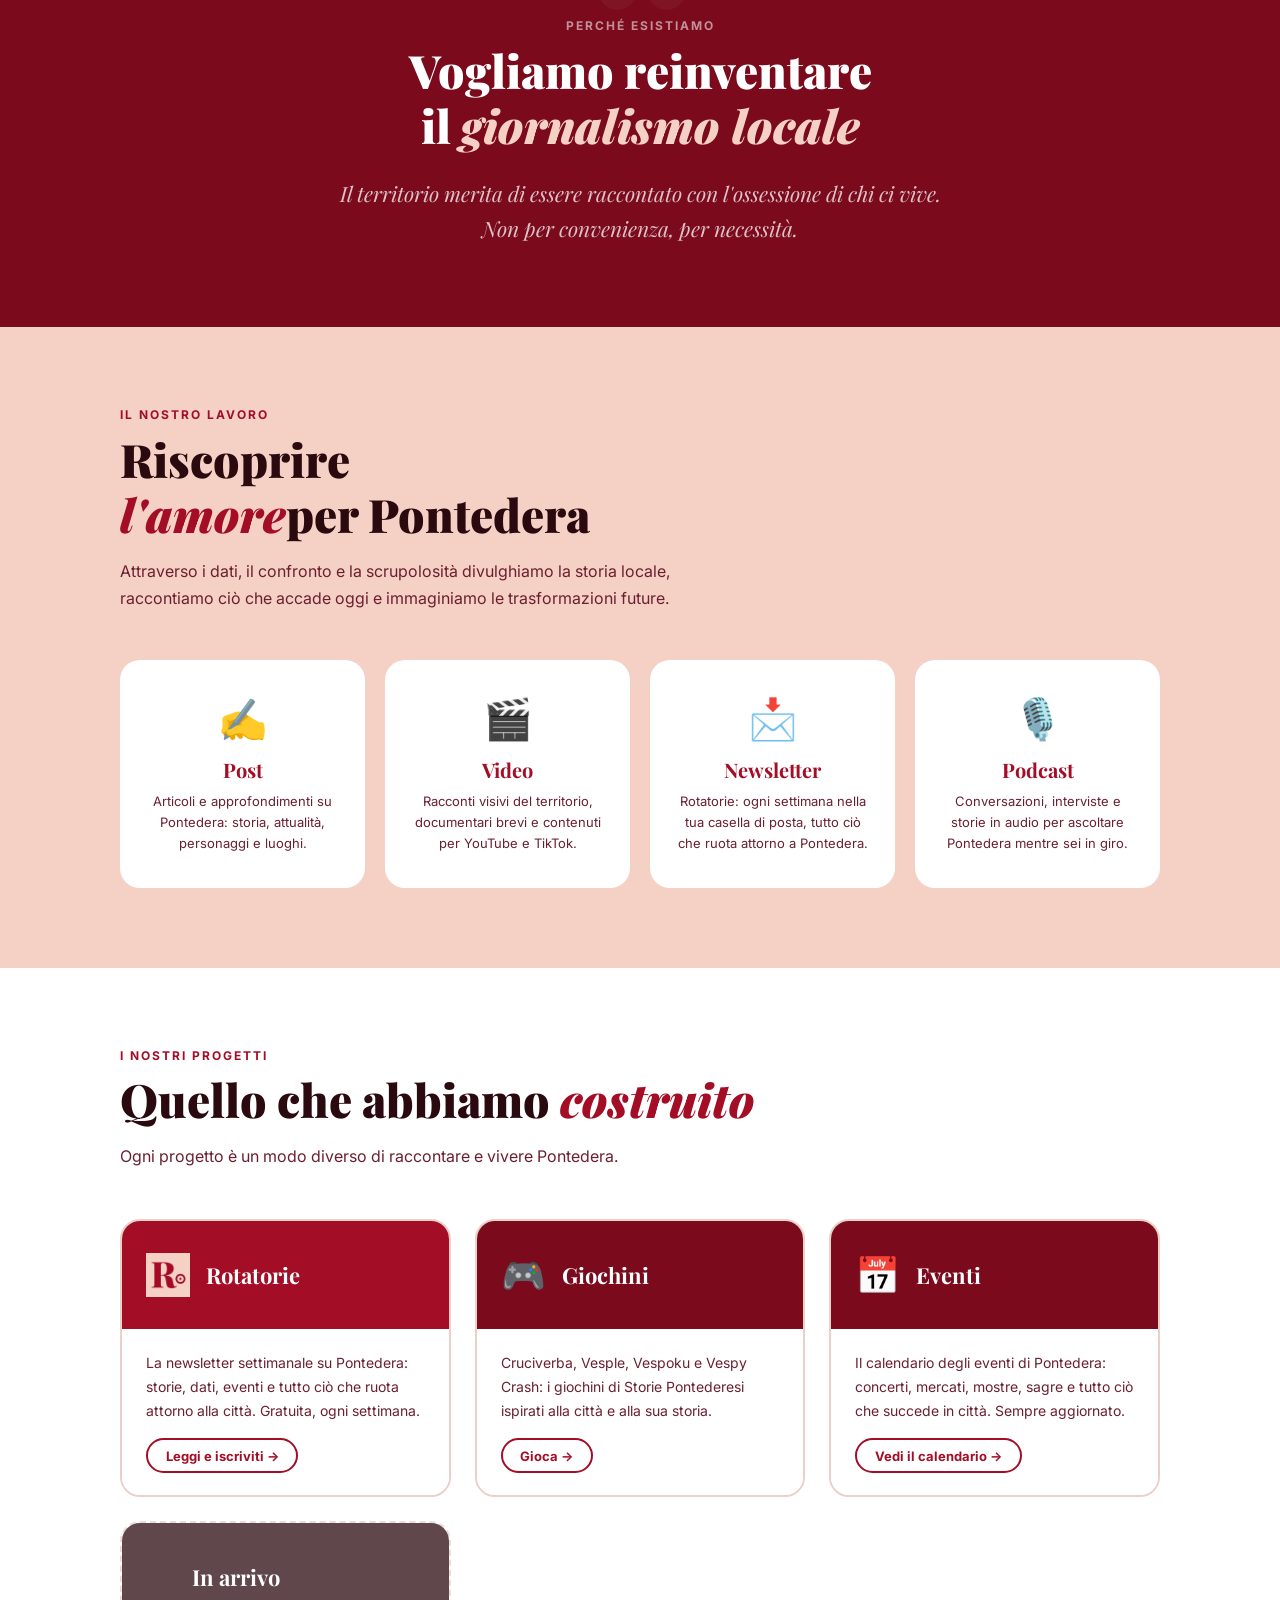
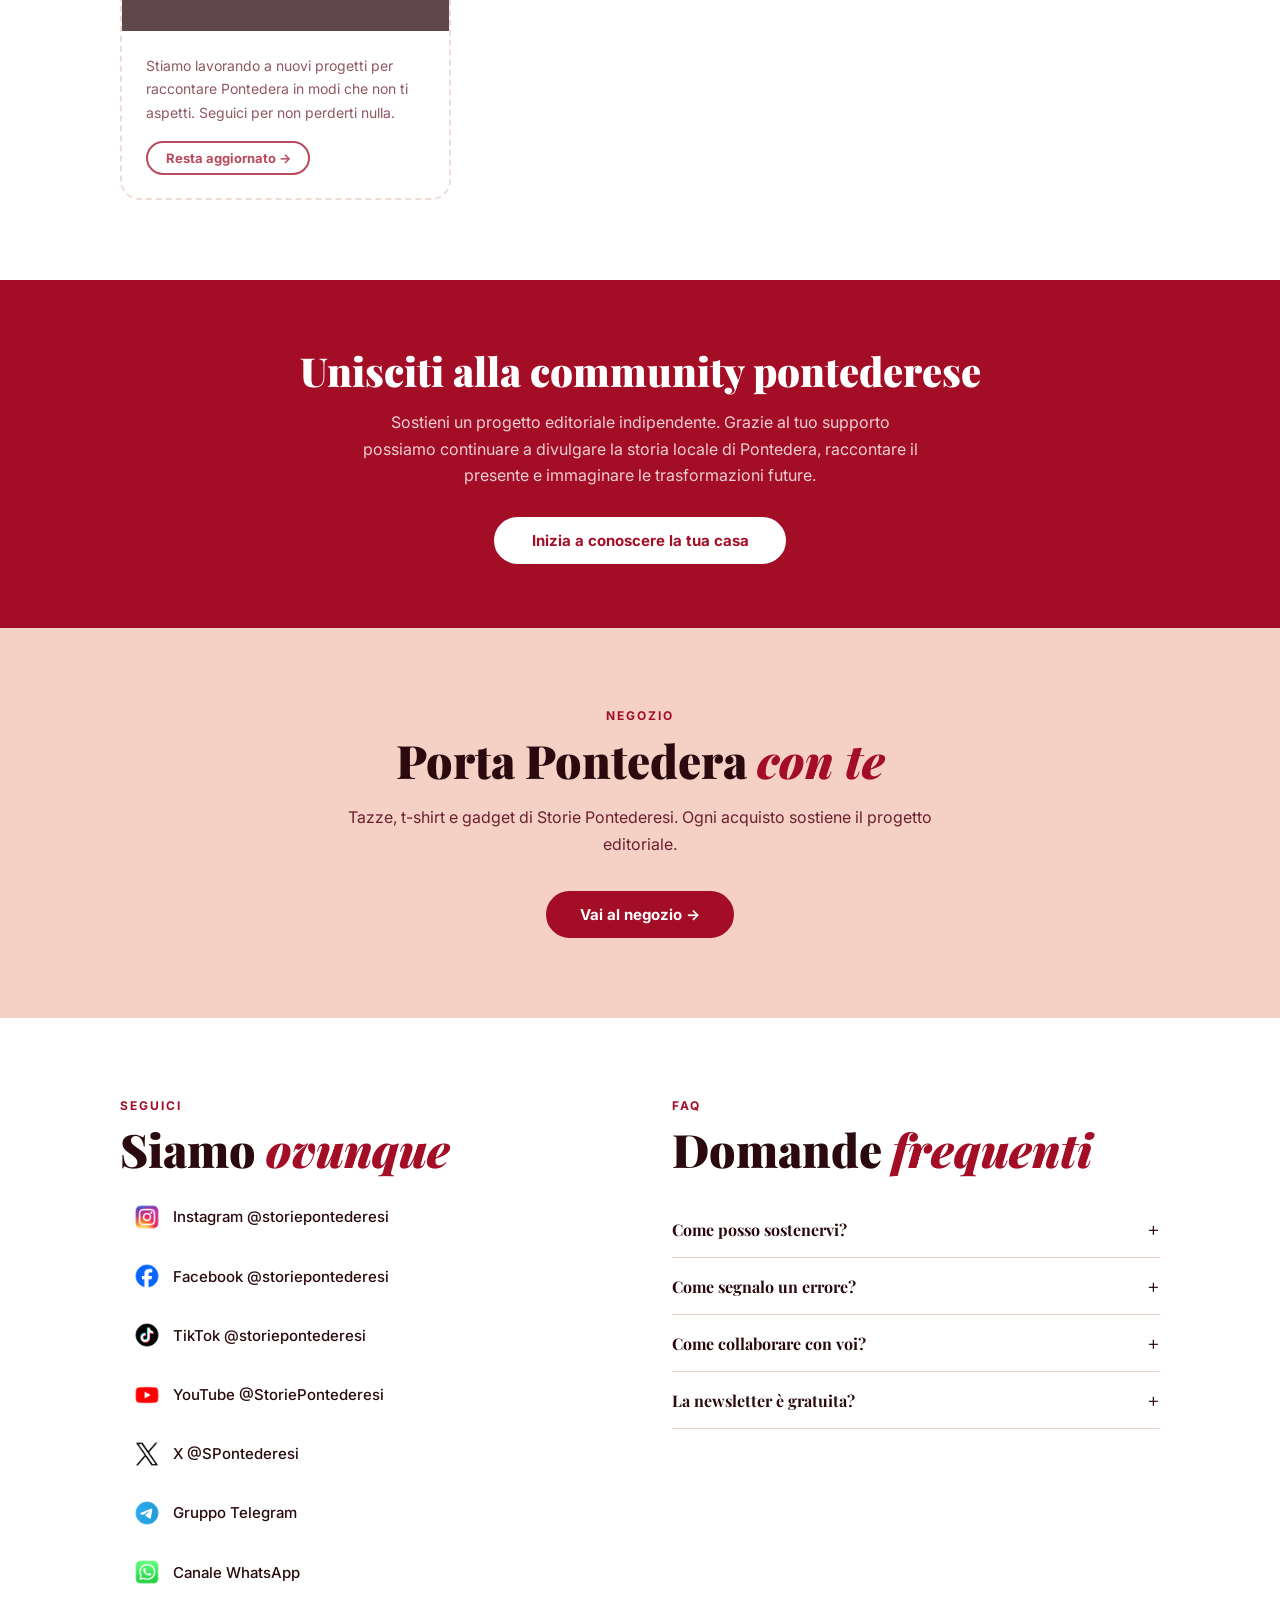
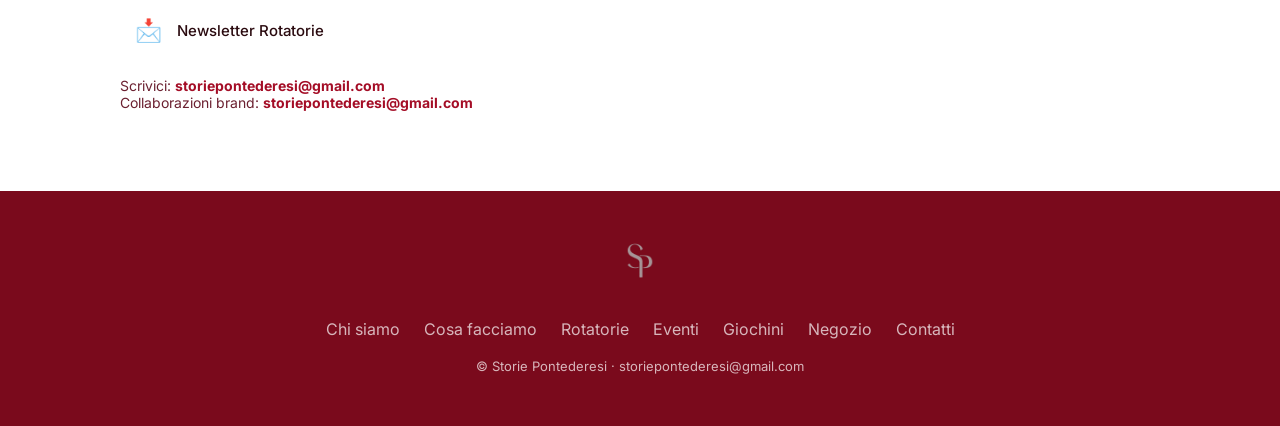
==== commit e42257fc: "Aggiunge pagina eventi con calendario a card - Nuova pagina /eventi/ con lista eventi a card (mobile" ====
--- a/index.html
+++ b/index.html
@@ -392,6 +392,7 @@
   <nav>
     <a href="#cosa-facciamo">Cosa facciamo</a>
     <a href="https://storiepontederesi.substack.com" target="_blank">Rotatorie</a>
+    <a href="/eventi/">Eventi</a>
     <a href="/giochi/">Giochini</a>
     <a href="/negozio/">Negozio</a>
     <a href="#contatti">Contatti</a>
@@ -405,6 +406,7 @@
 <div id="mobile-menu">
   <a href="#cosa-facciamo" onclick="toggleMenu()">Cosa facciamo</a>
   <a href="https://storiepontederesi.substack.com" target="_blank">Rotatorie</a>
+  <a href="/eventi/">📅 Eventi</a>
   <a href="/giochi/">Giochini</a>
   <a href="/negozio/" onclick="toggleMenu()">Negozio</a>
   <a href="#contatti" onclick="toggleMenu()">Contatti</a>
@@ -512,6 +514,16 @@
         <div class="progetto-body">
           <p>Cruciverba, Vesple, Vespoku e Vespy Crash: i giochini di Storie Pontederesi ispirati alla città e alla sua storia.</p>
           <a href="/giochi/" class="btn-progetto">Gioca →</a>
+        </div>
+      </div>
+      <div class="progetto-card">
+        <div class="progetto-header" style="background:var(--granata-scuro)">
+          <span style="font-size:36px">📅</span>
+          <h3>Eventi</h3>
+        </div>
+        <div class="progetto-body">
+          <p>Il calendario degli eventi di Pontedera: concerti, mercati, mostre, sagre e tutto ciò che succede in città. Sempre aggiornato.</p>
+          <a href="/eventi/" class="btn-progetto">Vedi il calendario →</a>
         </div>
       </div>
       <div class="progetto-card" style="border-style:dashed; opacity:.75;">
@@ -602,6 +614,7 @@
     <a href="#chi-siamo">Chi siamo</a>
     <a href="#cosa-facciamo">Cosa facciamo</a>
     <a href="https://storiepontederesi.substack.com" target="_blank">Rotatorie</a>
+    <a href="/eventi/">Eventi</a>
     <a href="/giochi/">Giochini</a>
     <a href="/negozio/">Negozio</a>
     <a href="#contatti">Contatti</a>
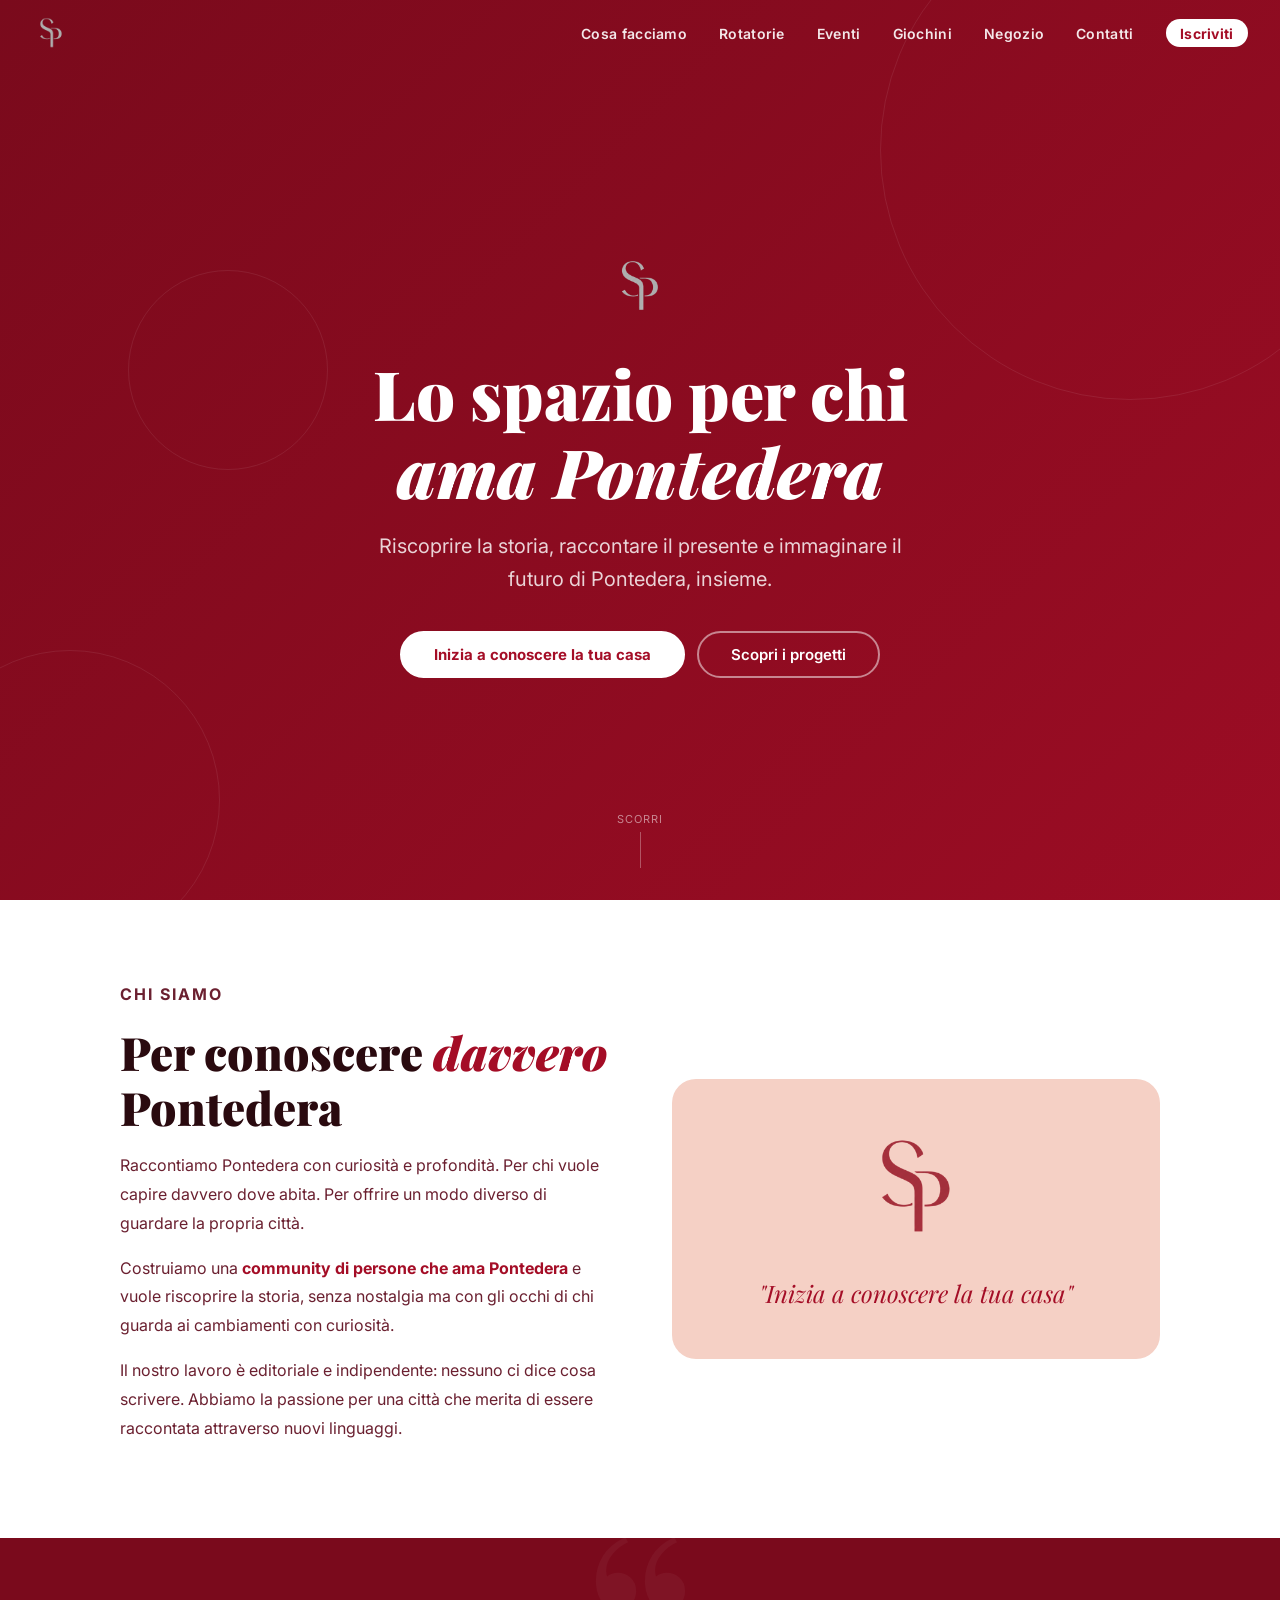
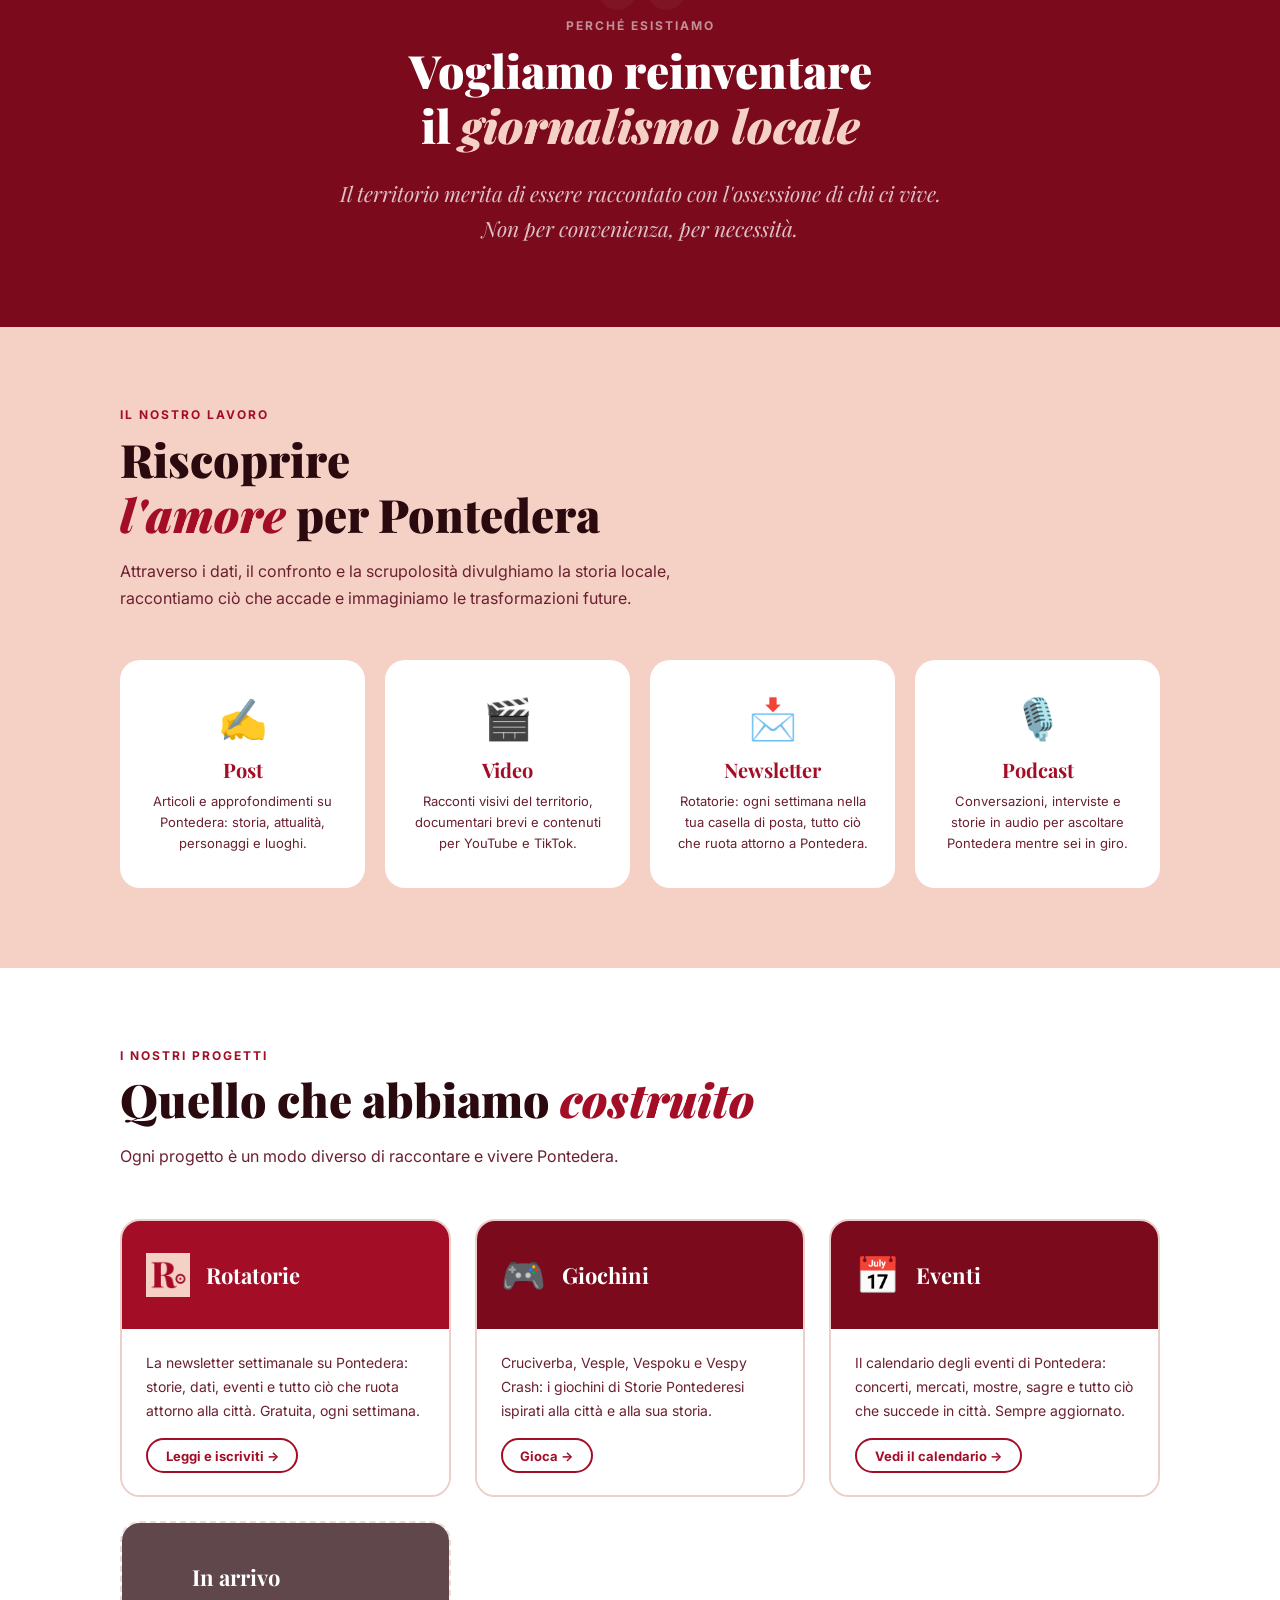
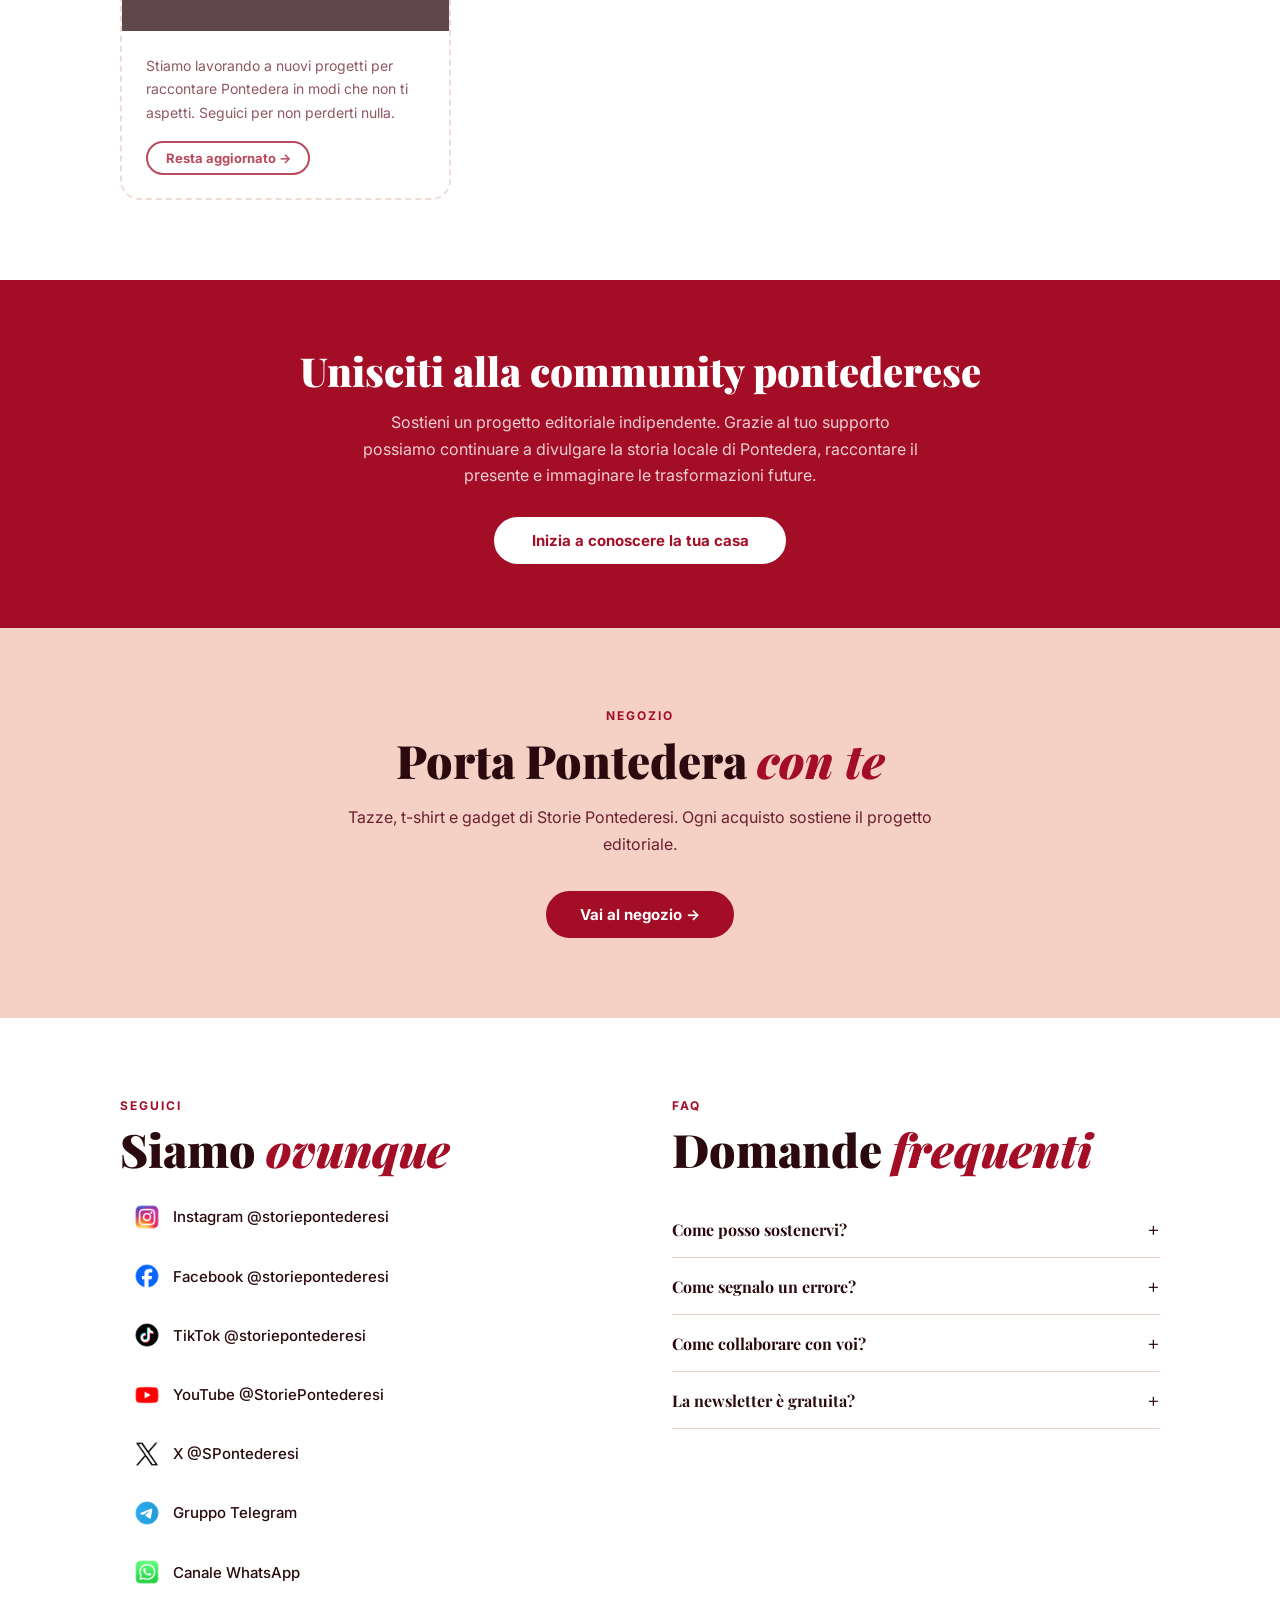
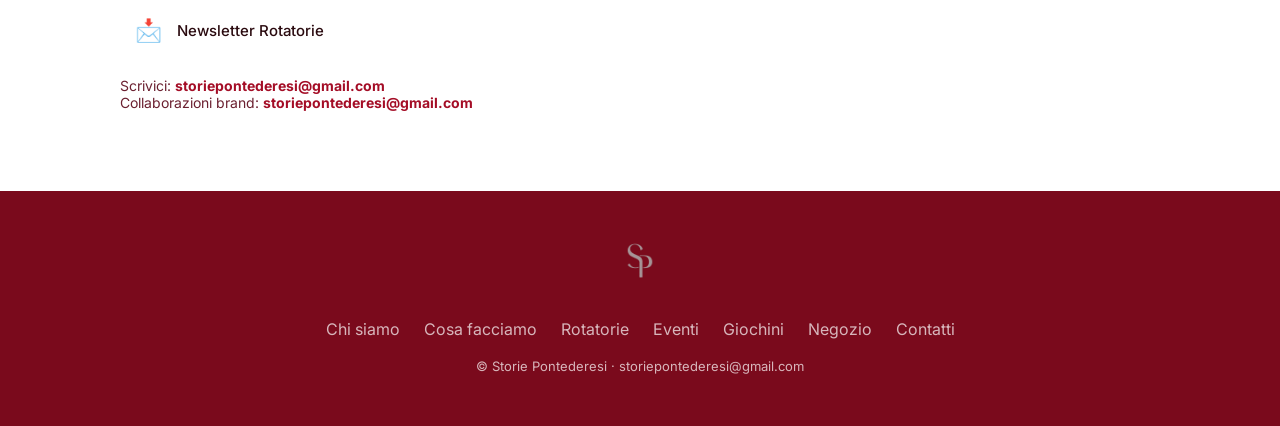
==== commit dd391d72: "Aggiorna testi sezioni Chi siamo e Cosa facciamo Co-Authored-By: Claude Sonnet 4.6 <noreply@anthropi" ====
--- a/index.html
+++ b/index.html
@@ -437,9 +437,9 @@
       <div class="chi-text">
         <p class="section-label">Chi siamo</p>
         <h2 class="section-title">Per conoscere <em>davvero</em> Pontedera</h2>
-        <p>Raccontiamo Pontedera con curiosità e profondità, per chi vuole capire davvero dove abita. Per offrire un modo diverso di guardare la città.</p>
-        <p>Costruiamo una <strong>community di persone che amano Pontedera</strong> e vogliono riscoprire la storia, senza nostalgia ma con occhi critici e curiosi che guardano ai cambiamenti che stanno arrivando.</p>
-        <p>Il nostro lavoro è editoriale e indipendente: nessuno ci dice cosa scrivere. Solo la passione per una città che merita di essere raccontata meglio.</p>
+        <p>Raccontiamo Pontedera con curiosità e profondità. Per chi vuole capire davvero dove abita. Per offrire un modo diverso di guardare la propria città.</p>
+        <p>Costruiamo una <strong>community di persone che ama Pontedera</strong> e vuole riscoprire la storia, senza nostalgia ma con gli occhi di chi guarda ai cambiamenti con curiosità.</p>
+        <p>Il nostro lavoro è editoriale e indipendente: nessuno ci dice cosa scrivere. Abbiamo la passione per una città che merita di essere raccontata attraverso nuovi linguaggi.</p>
       </div>
       <div class="chi-visual">
         <img src="grafiche/logo.png" alt="Storie Pontederesi">
@@ -462,8 +462,8 @@
 <section id="cosa-facciamo">
   <div class="section-inner">
     <p class="section-label">Il nostro lavoro</p>
-    <h2 class="section-title">Riscoprire<br><em>l'amore</em>per Pontedera</h2>
-    <p class="section-sub">Attraverso i dati, il confronto e la scrupolosità divulghiamo la storia locale, raccontiamo ciò che accade oggi e immaginiamo le trasformazioni future.</p>
+    <h2 class="section-title">Riscoprire<br><em>l'amore</em> per Pontedera</h2>
+    <p class="section-sub">Attraverso i dati, il confronto e la scrupolosità divulghiamo la storia locale, raccontiamo ciò che accade e immaginiamo le trasformazioni future.</p>
     <div class="lavori-grid">
       <div class="lavoro-card">
         <div class="lavoro-icon">✍️</div>
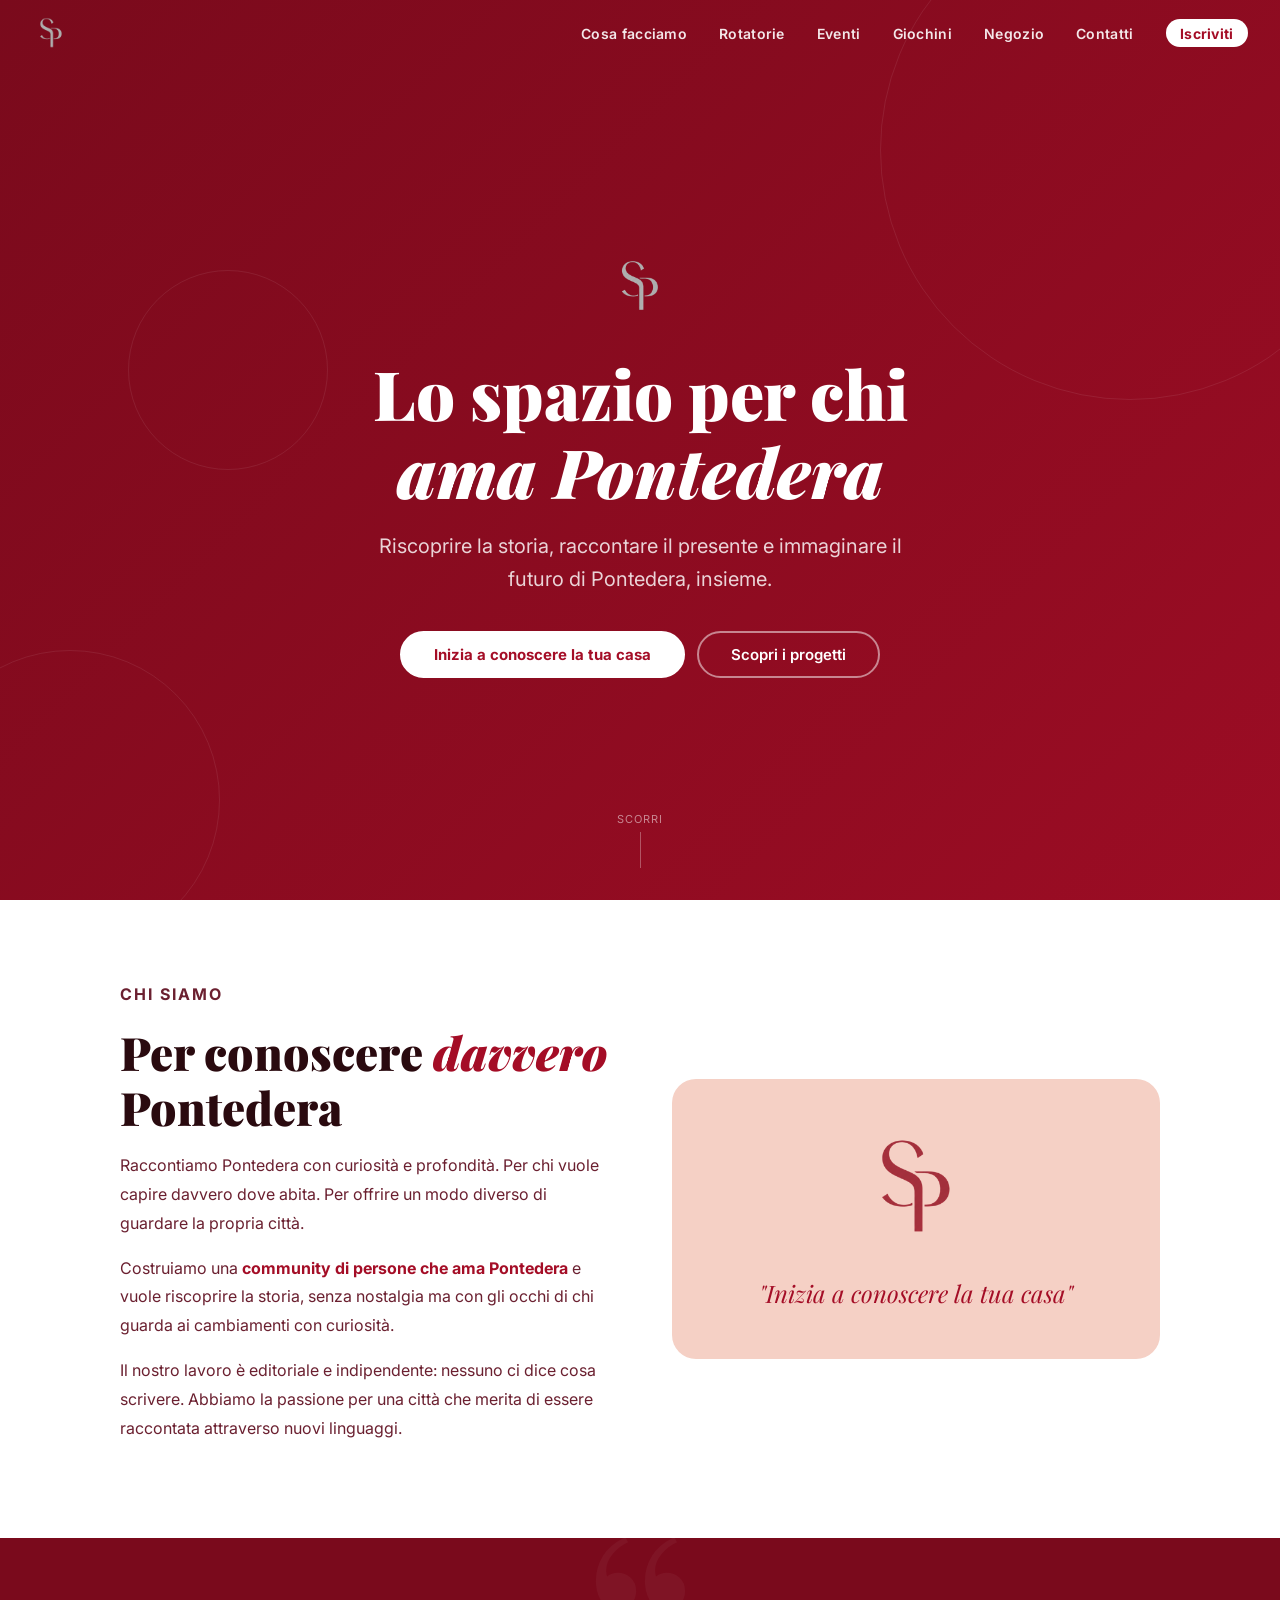
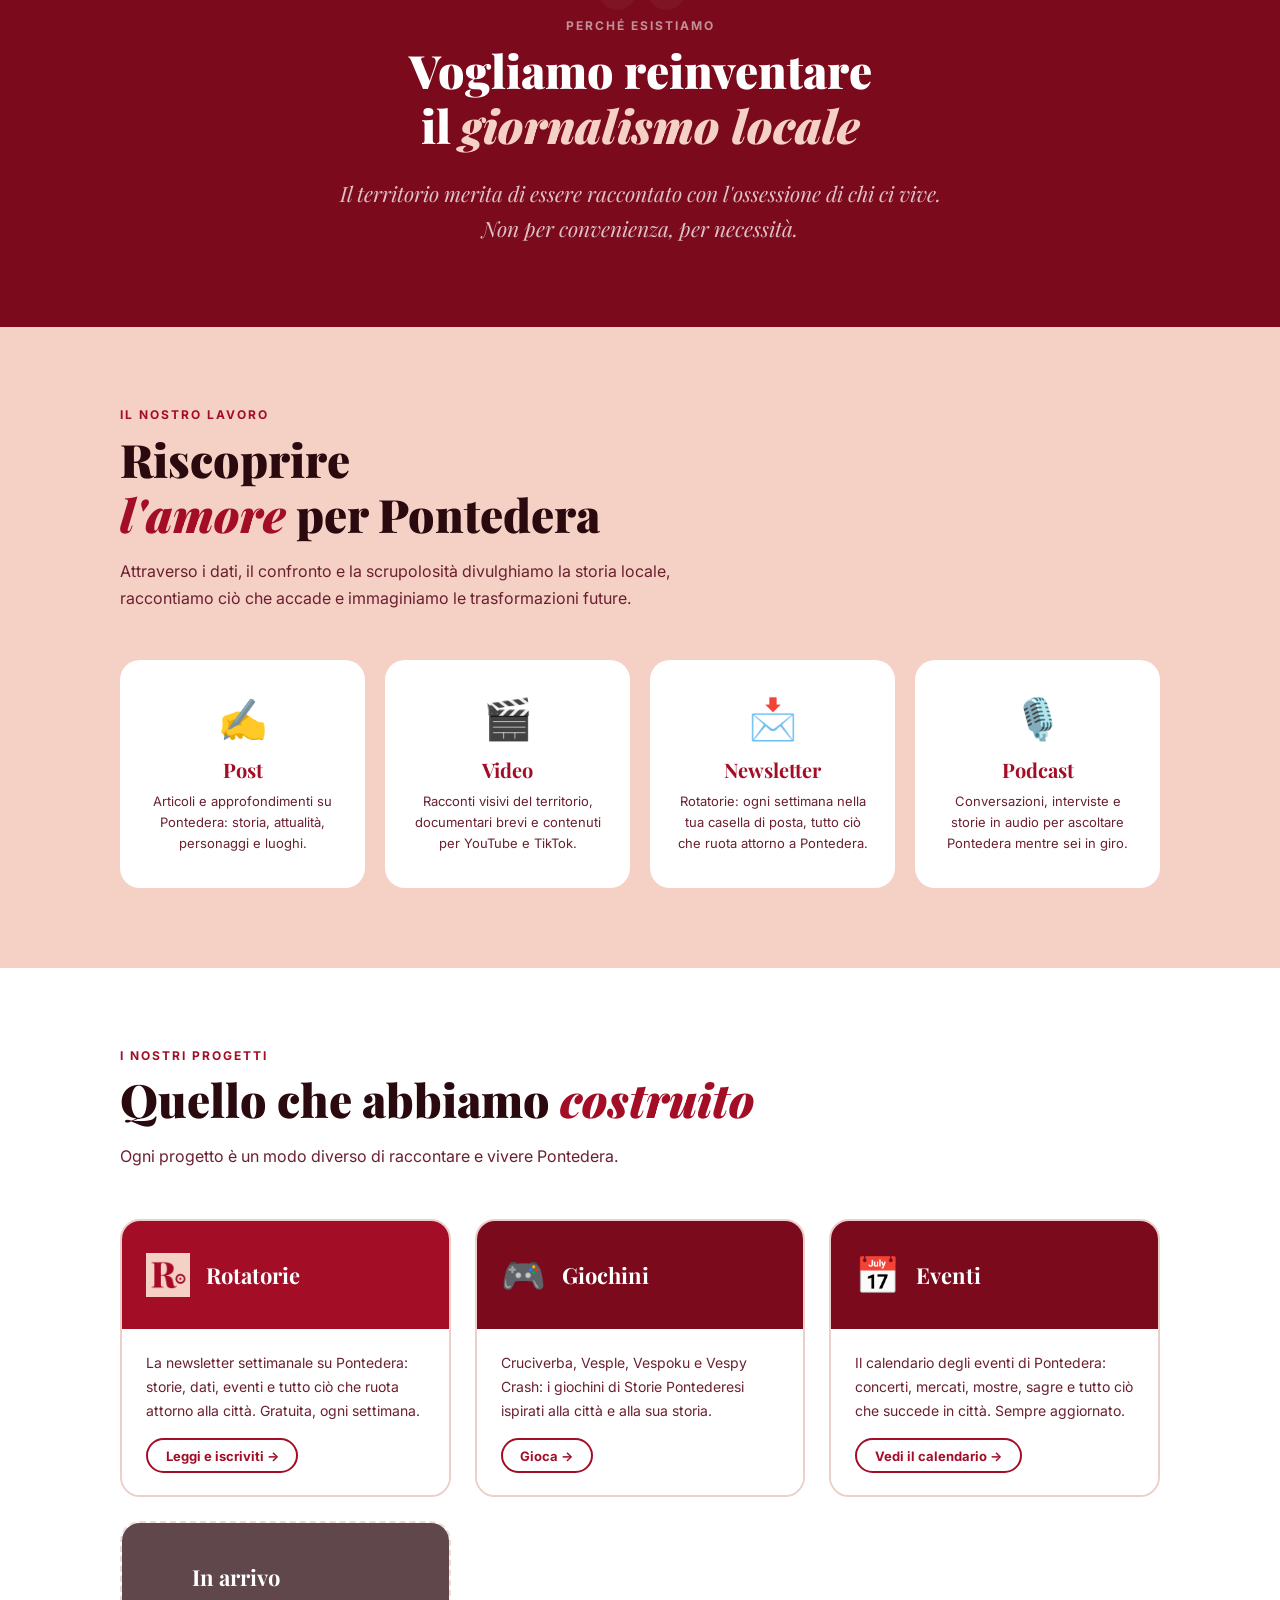
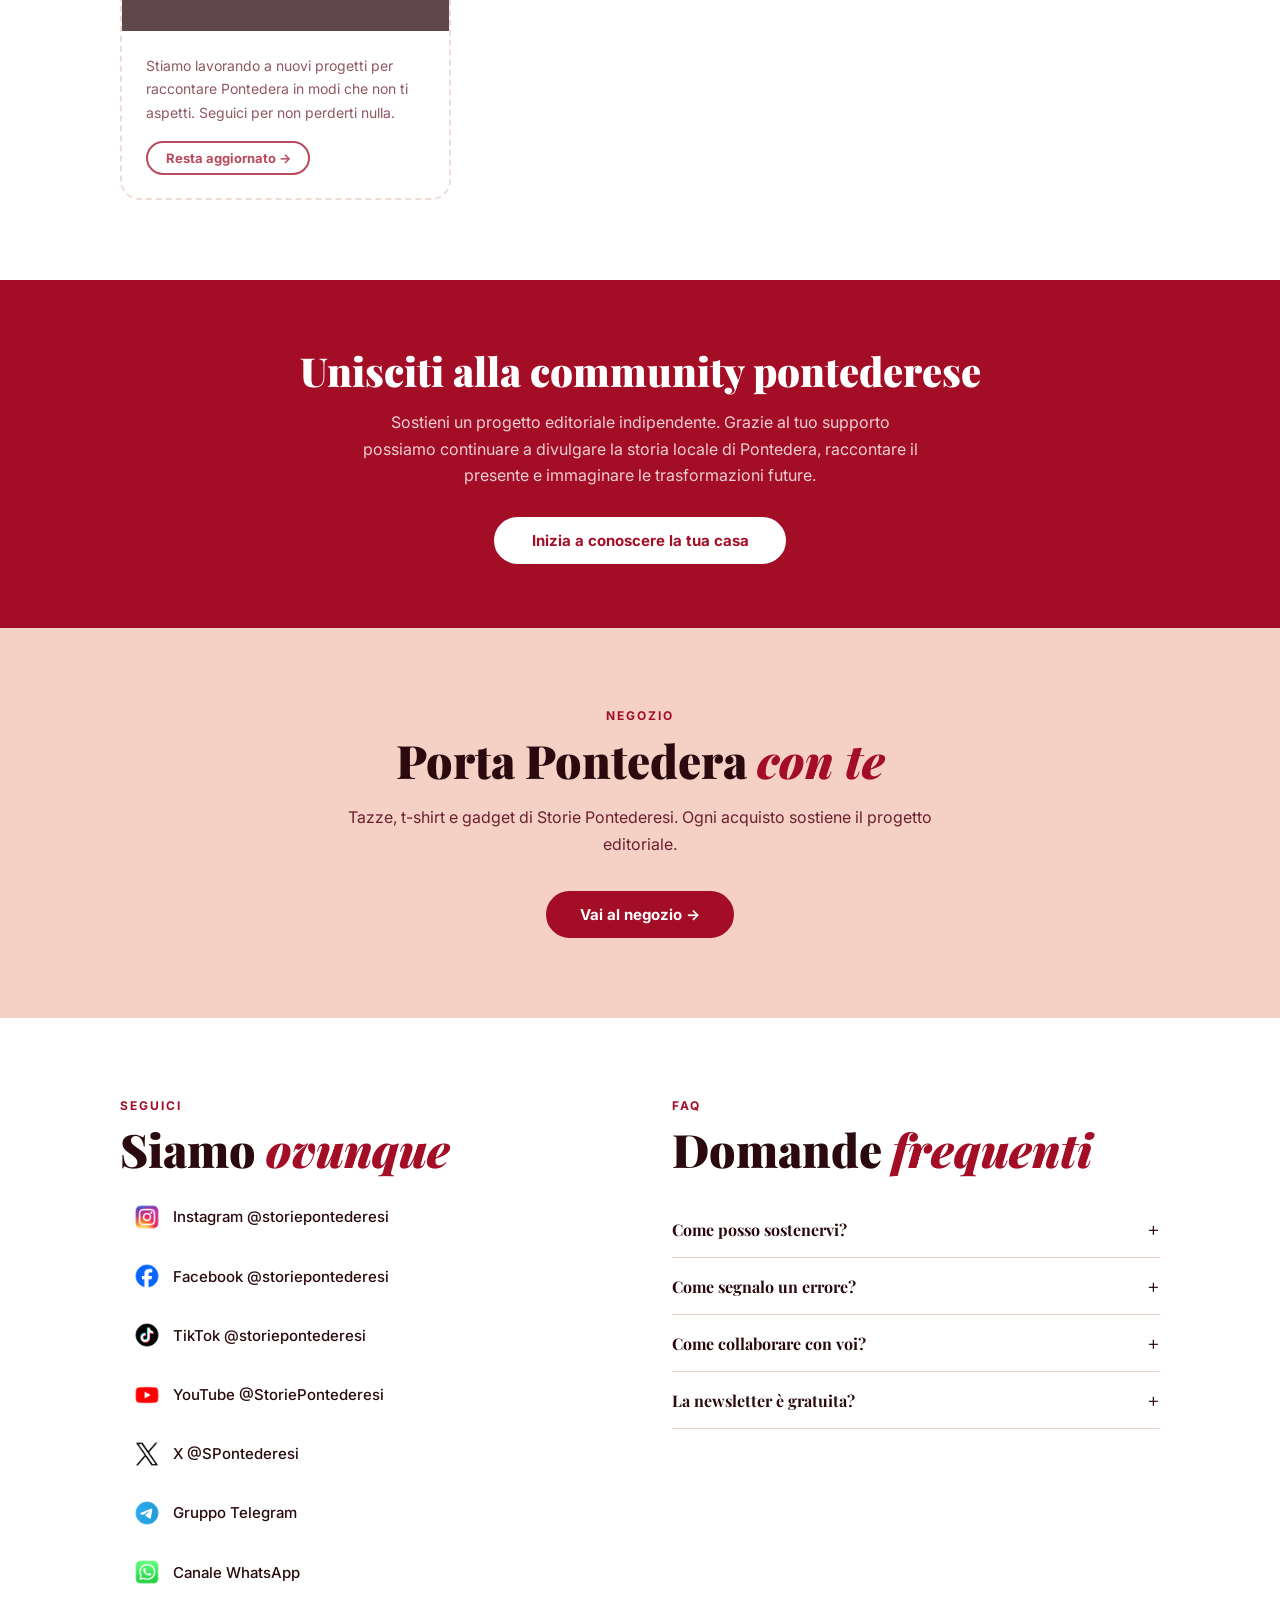
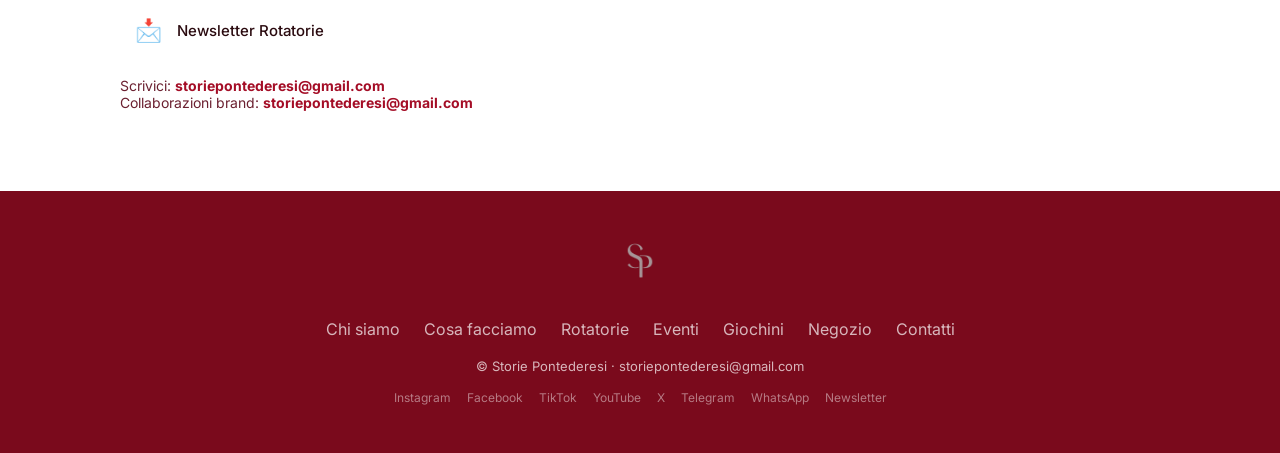
==== commit e35ac913: "Aggiunge contatti social nel footer Co-Authored-By: Claude Sonnet 4.6 <noreply@anthropic.com>" ====
--- a/index.html
+++ b/index.html
@@ -367,6 +367,7 @@
     footer a { color: rgba(255,255,255,.7); text-decoration: none; }
     footer a:hover { color: var(--bianco); }
     .footer-links { display: flex; gap: 1.5rem; justify-content: center; flex-wrap: wrap; margin: 1rem 0; }
+    .footer-social { display: flex; gap: 1rem; justify-content: center; flex-wrap: wrap; margin-top: .75rem; font-size: 12px; opacity: .65; }
 
     /* ── RESPONSIVE ── */
     @media(max-width: 768px) {
@@ -620,6 +621,16 @@
     <a href="#contatti">Contatti</a>
   </div>
   <p>© Storie Pontederesi · <a href="mailto:storiepontederesi@gmail.com">storiepontederesi@gmail.com</a></p>
+  <div class="footer-social">
+    <a href="https://www.instagram.com/storiepontederesi/" target="_blank" title="Instagram">Instagram</a>
+    <a href="https://www.facebook.com/storiepontederesi/" target="_blank" title="Facebook">Facebook</a>
+    <a href="https://www.tiktok.com/@storiepontederesi" target="_blank" title="TikTok">TikTok</a>
+    <a href="https://www.youtube.com/@StoriePontederesi" target="_blank" title="YouTube">YouTube</a>
+    <a href="https://x.com/SPontederesi" target="_blank" title="X">X</a>
+    <a href="https://t.me/+WxttpZPyHsc3ZmVk" target="_blank" title="Telegram">Telegram</a>
+    <a href="https://whatsapp.com/channel/0029VbD66IMG8l5E7vnlet40" target="_blank" title="WhatsApp">WhatsApp</a>
+    <a href="https://storiepontederesi.substack.com" target="_blank" title="Newsletter">Newsletter</a>
+  </div>
 </footer>
 
 <script>
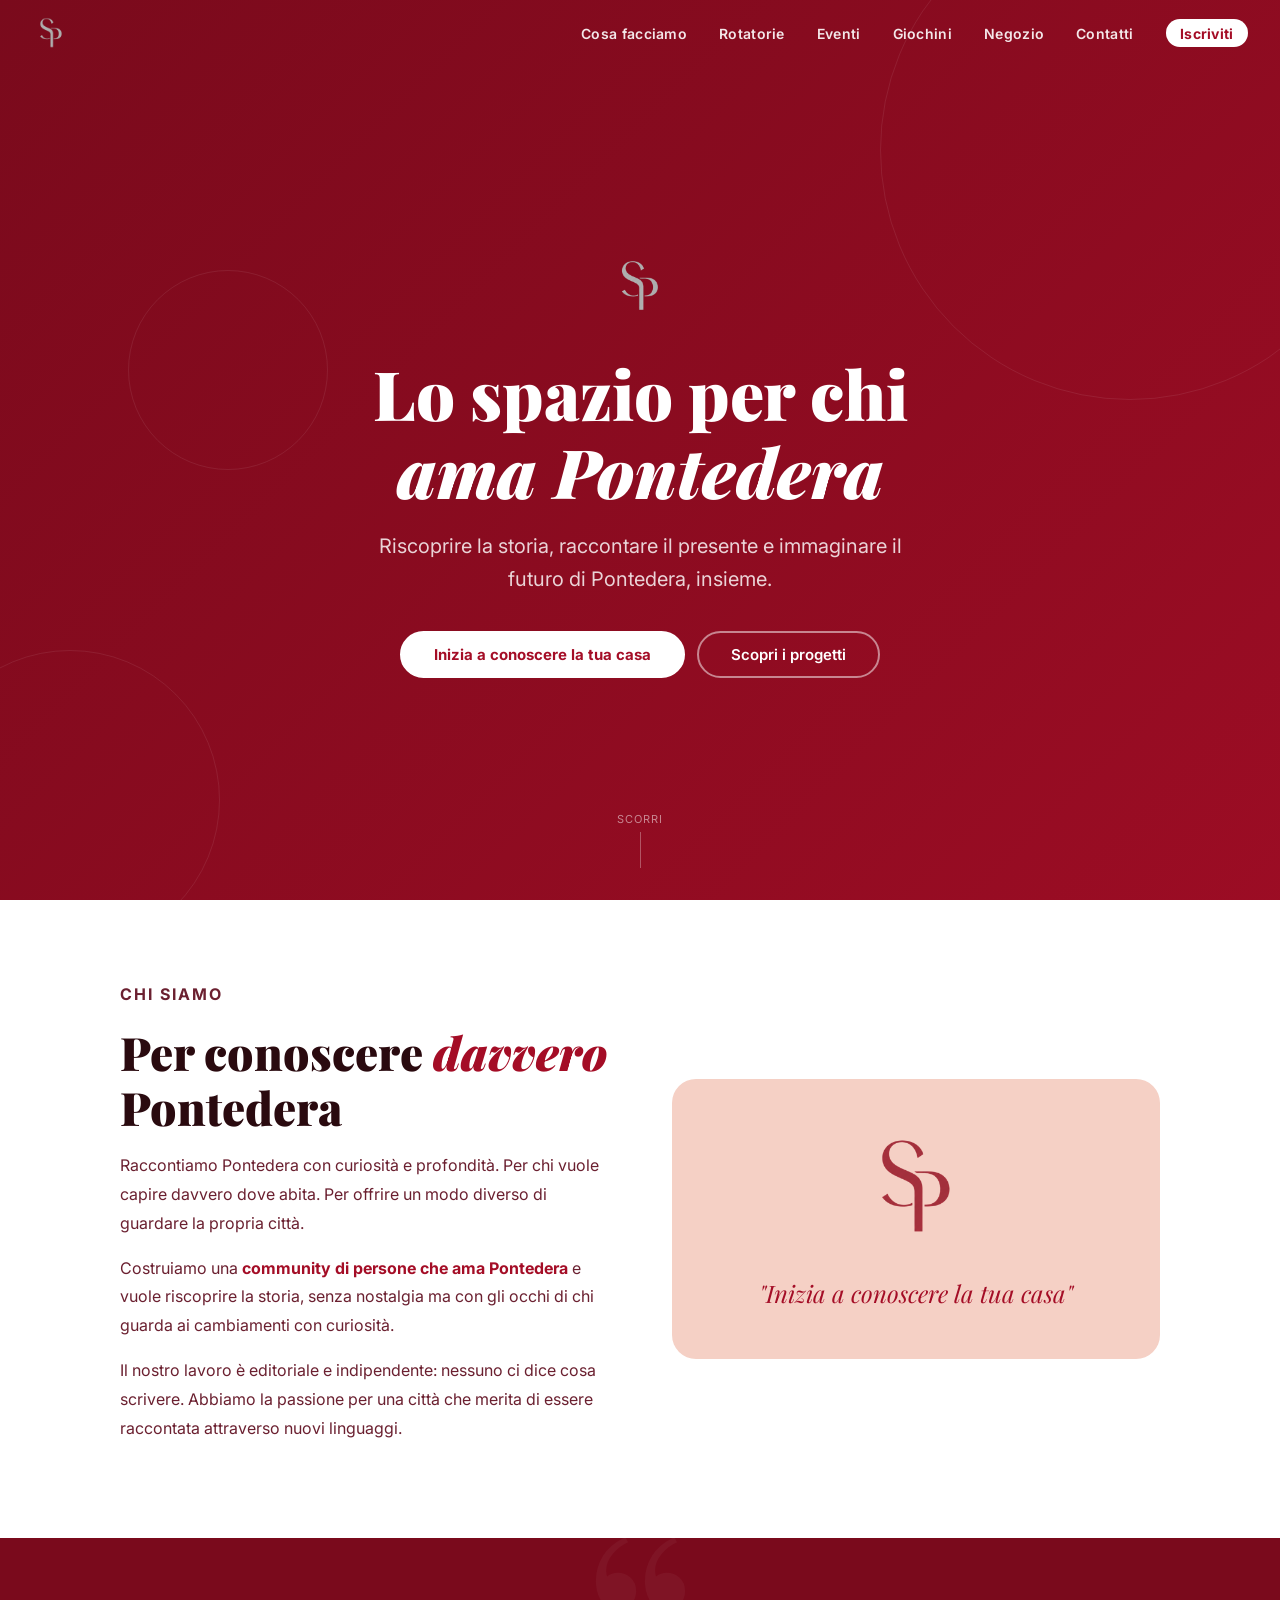
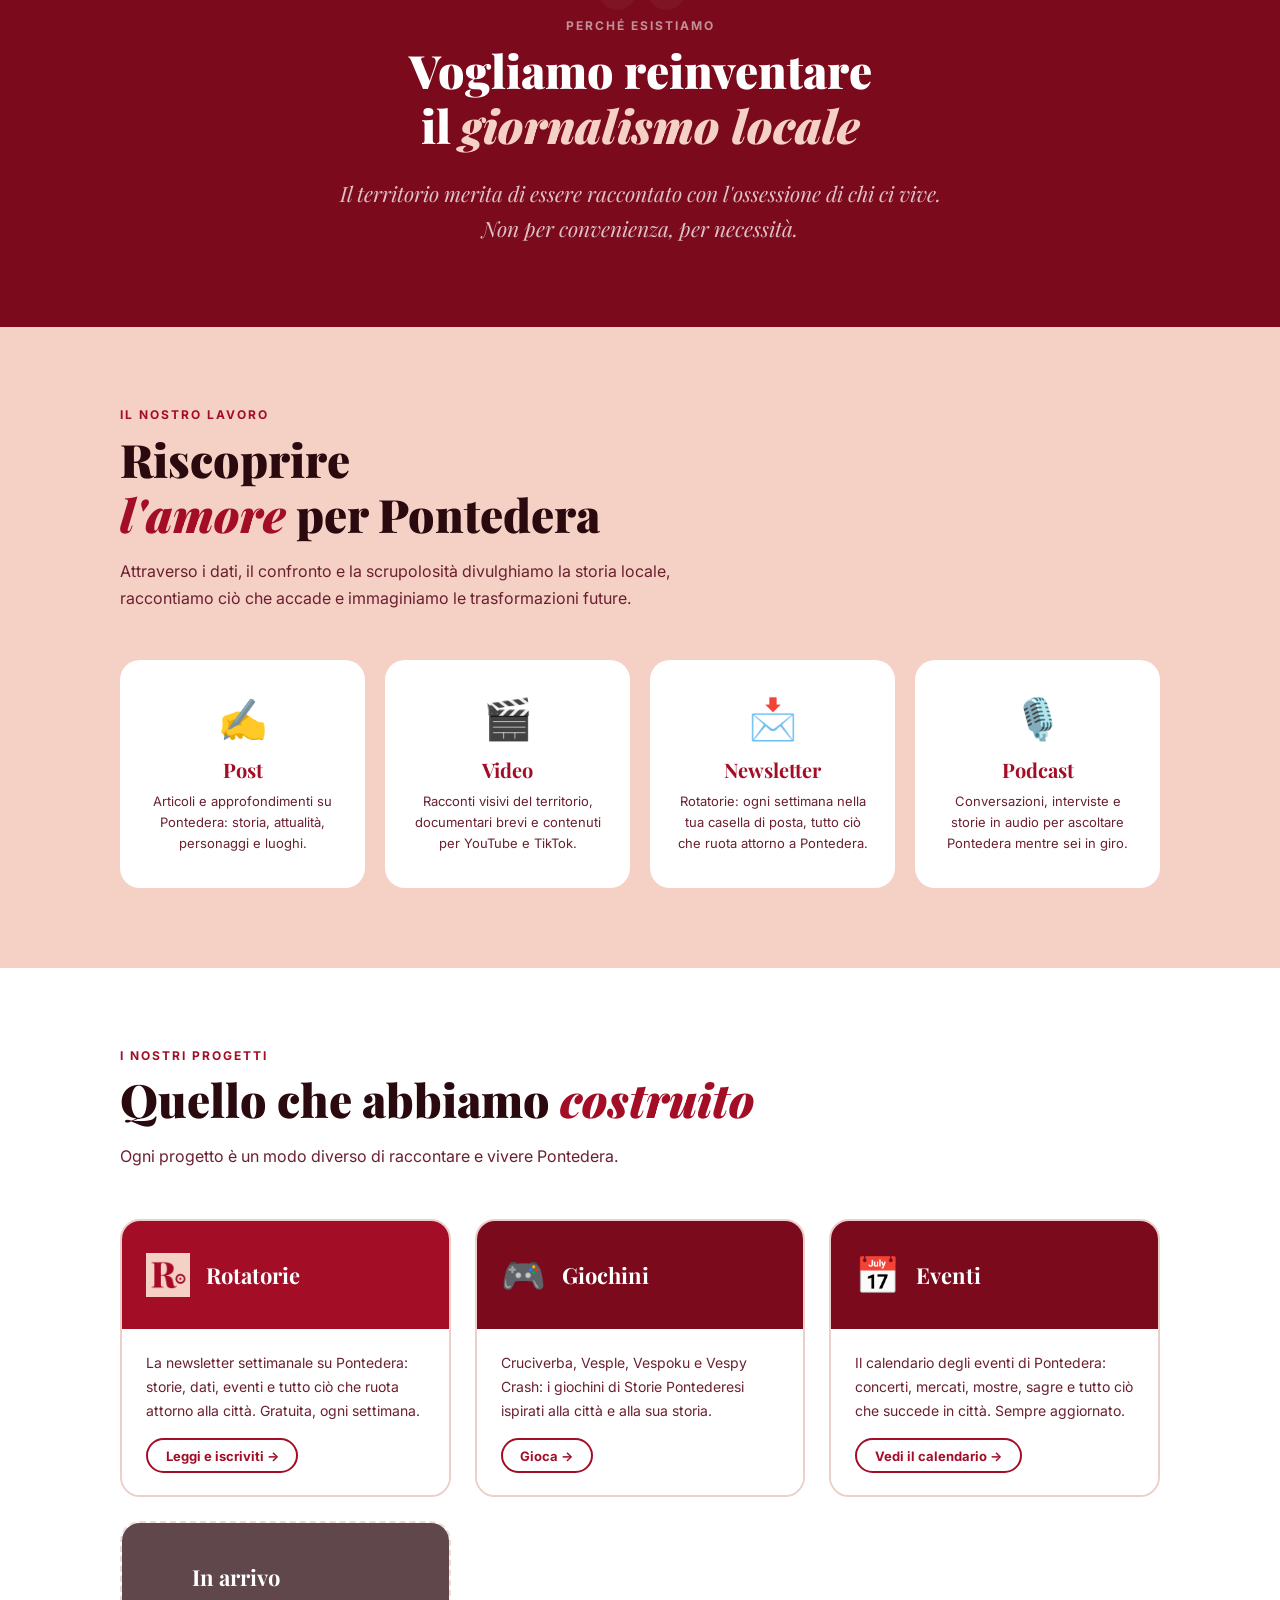
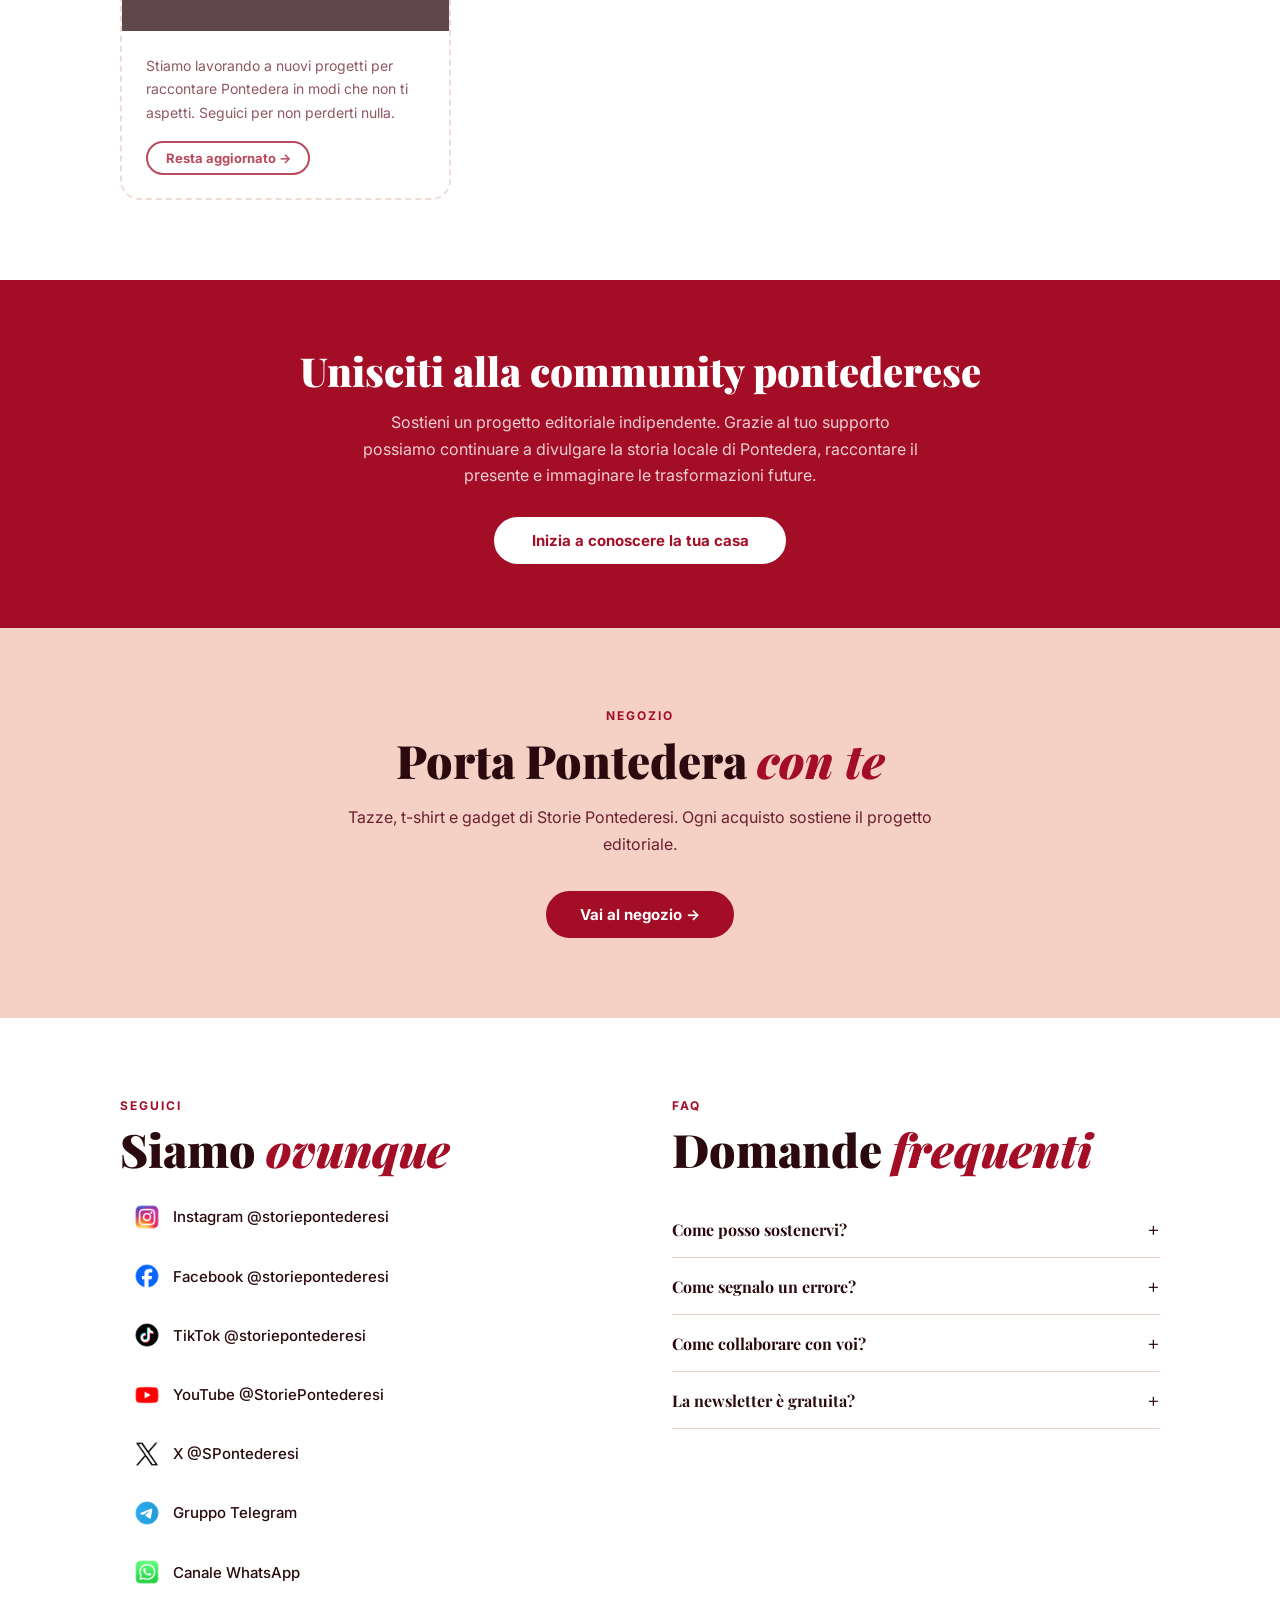
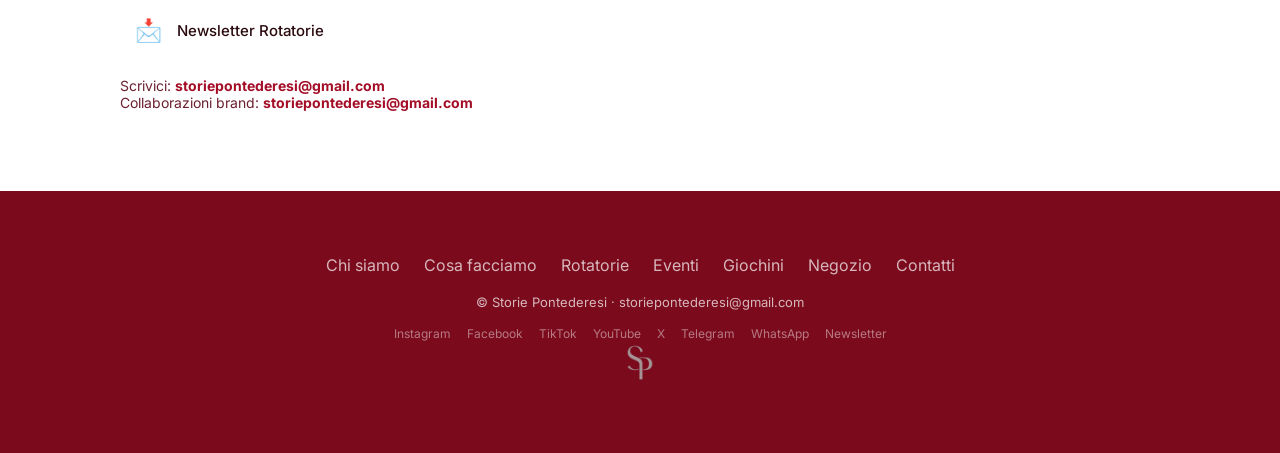
==== commit 8efcb72d: "Sposta logo in fondo al footer Co-Authored-By: Claude Sonnet 4.6 <noreply@anthropic.com>" ====
--- a/index.html
+++ b/index.html
@@ -610,7 +610,6 @@
 
 <!-- ── FOOTER ── -->
 <footer>
-  <img src="grafiche/logo-bianco.png" alt="Storie Pontederesi">
   <div class="footer-links">
     <a href="#chi-siamo">Chi siamo</a>
     <a href="#cosa-facciamo">Cosa facciamo</a>
@@ -631,6 +630,7 @@
     <a href="https://whatsapp.com/channel/0029VbD66IMG8l5E7vnlet40" target="_blank" title="WhatsApp">WhatsApp</a>
     <a href="https://storiepontederesi.substack.com" target="_blank" title="Newsletter">Newsletter</a>
   </div>
+  <img src="grafiche/logo-bianco.png" alt="Storie Pontederesi">
 </footer>
 
 <script>
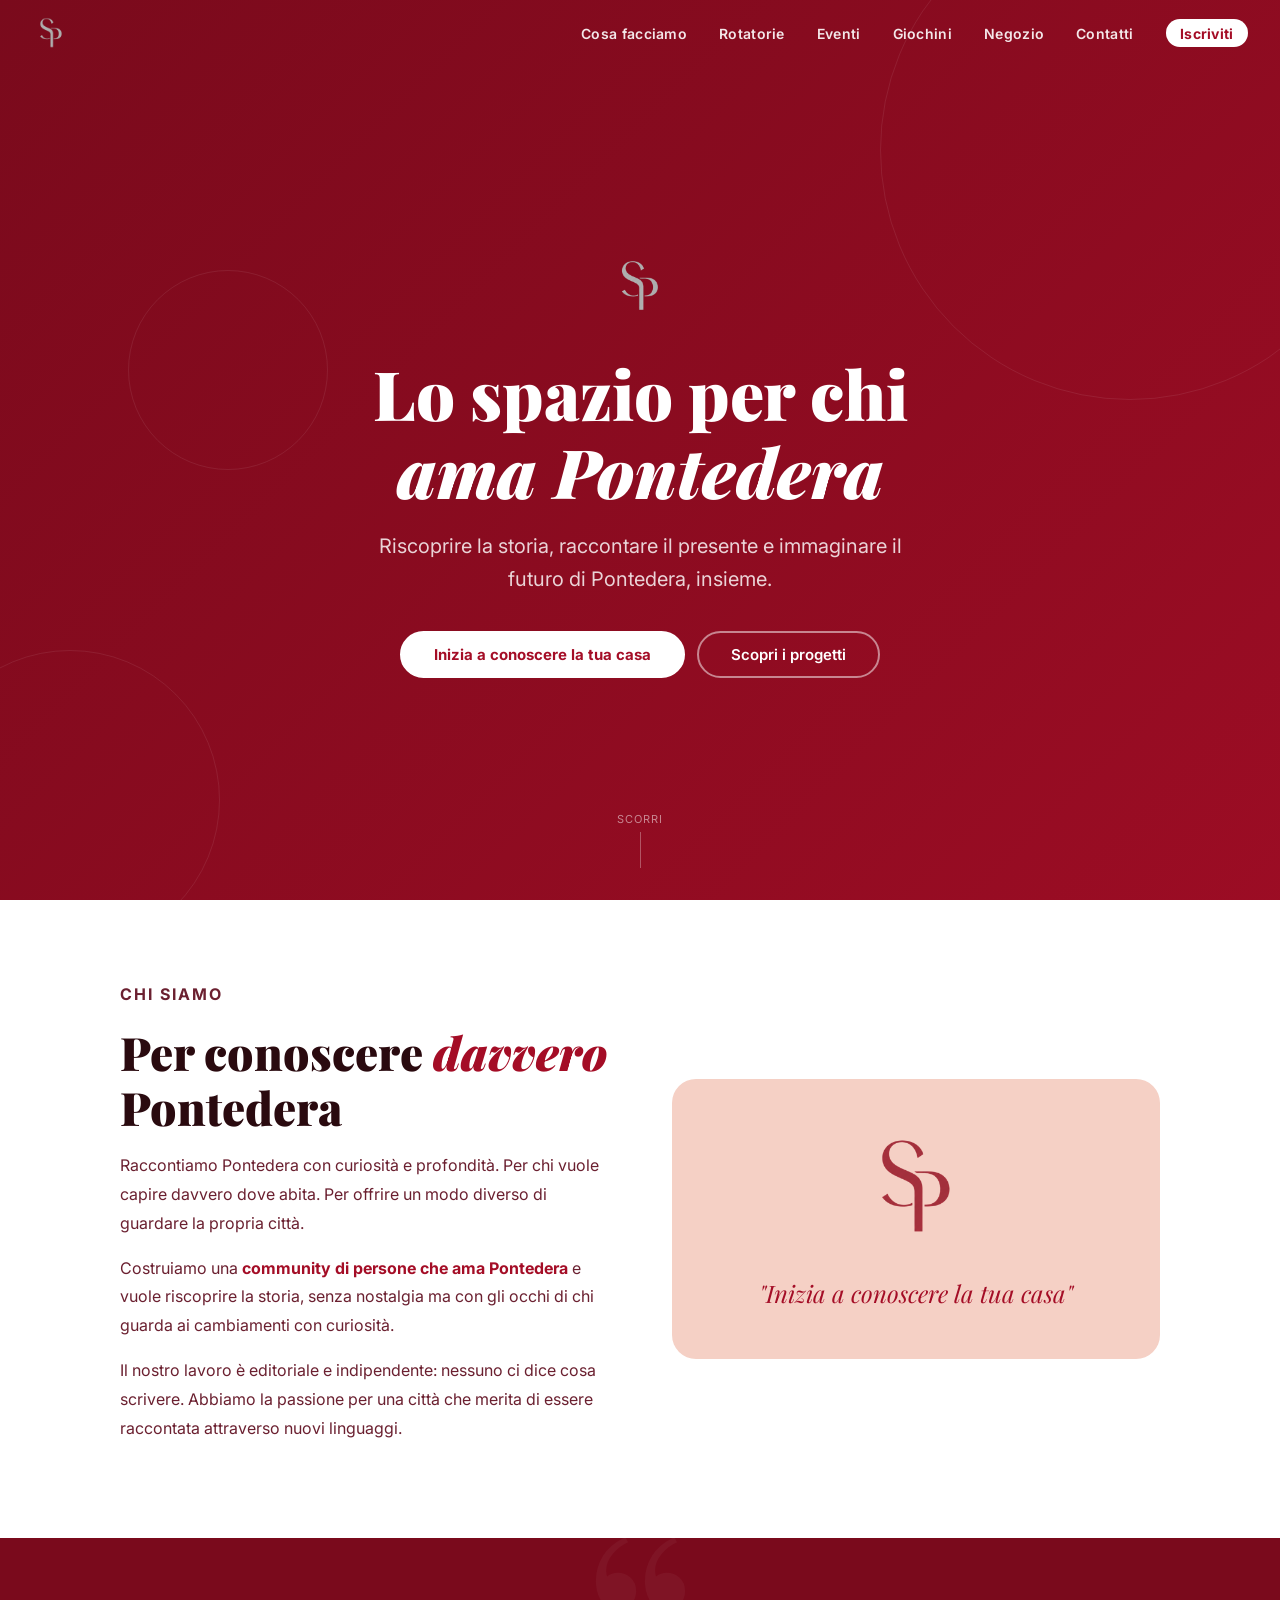
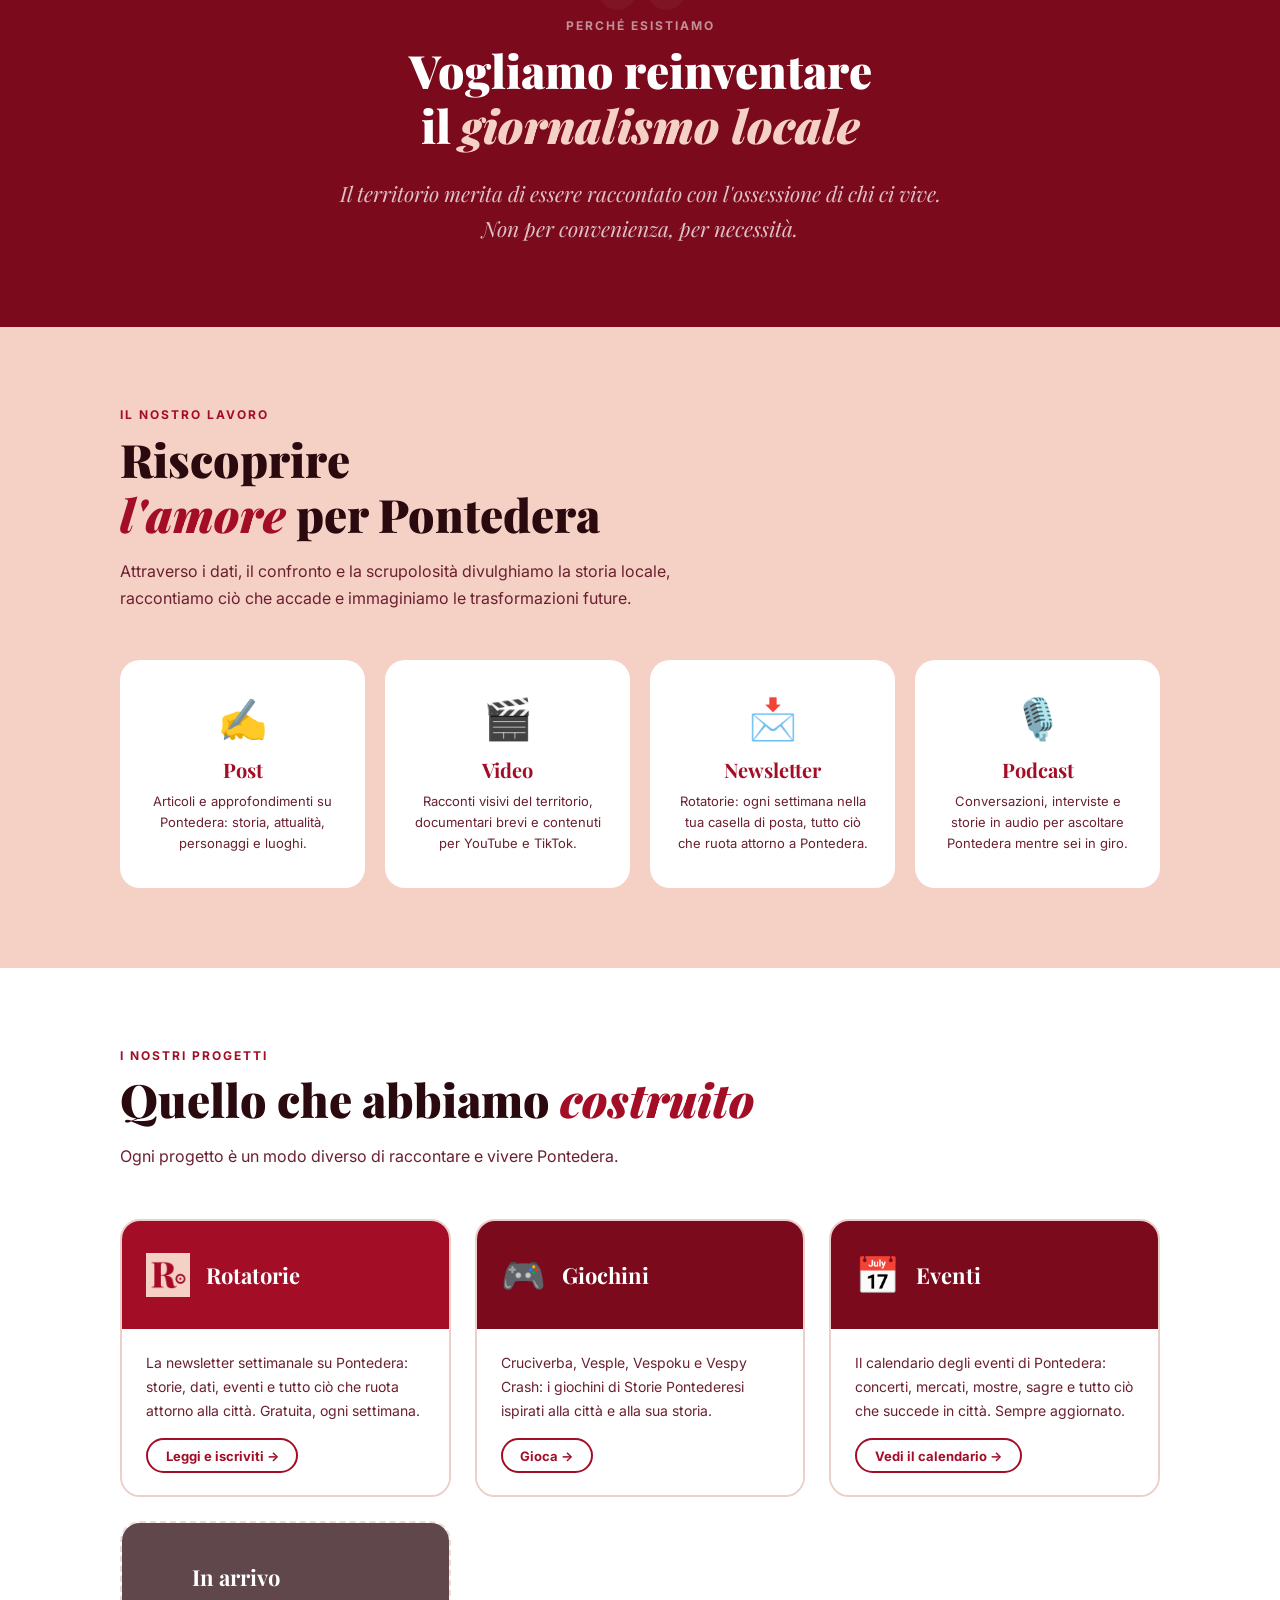
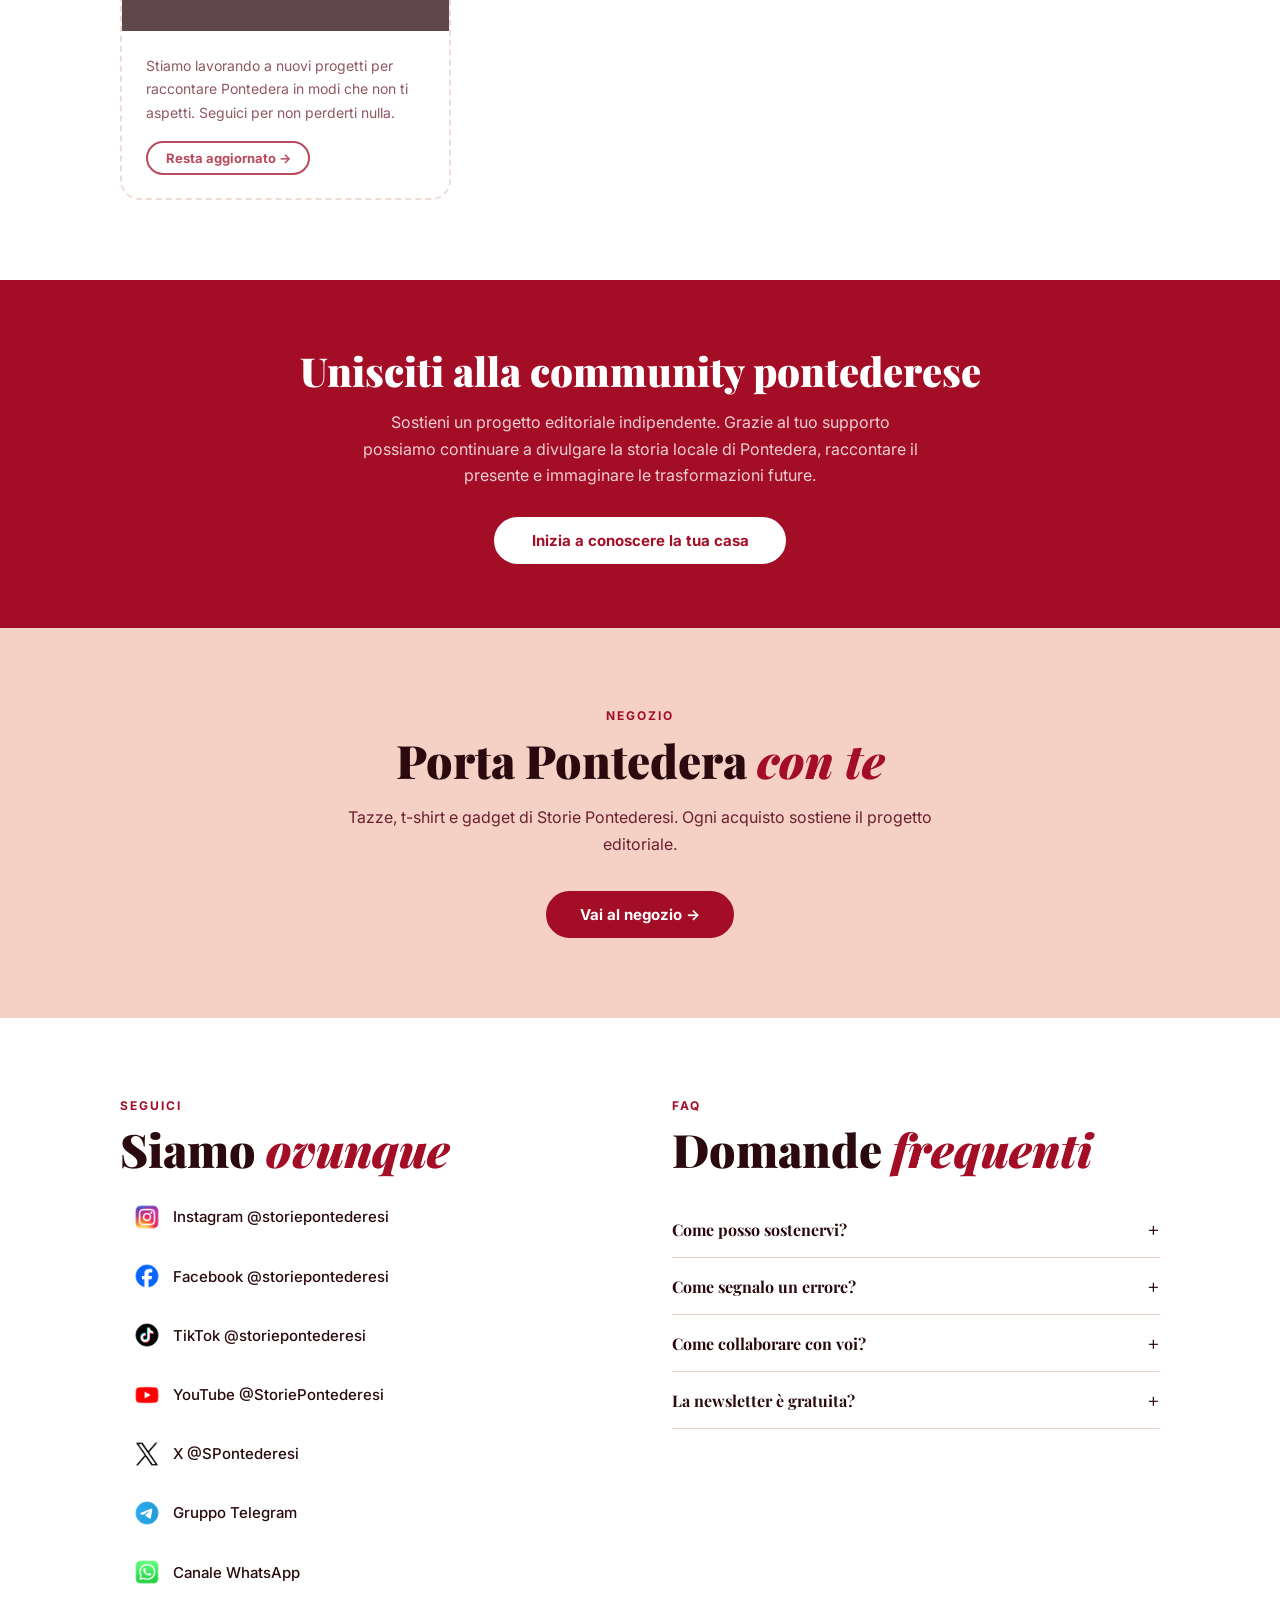
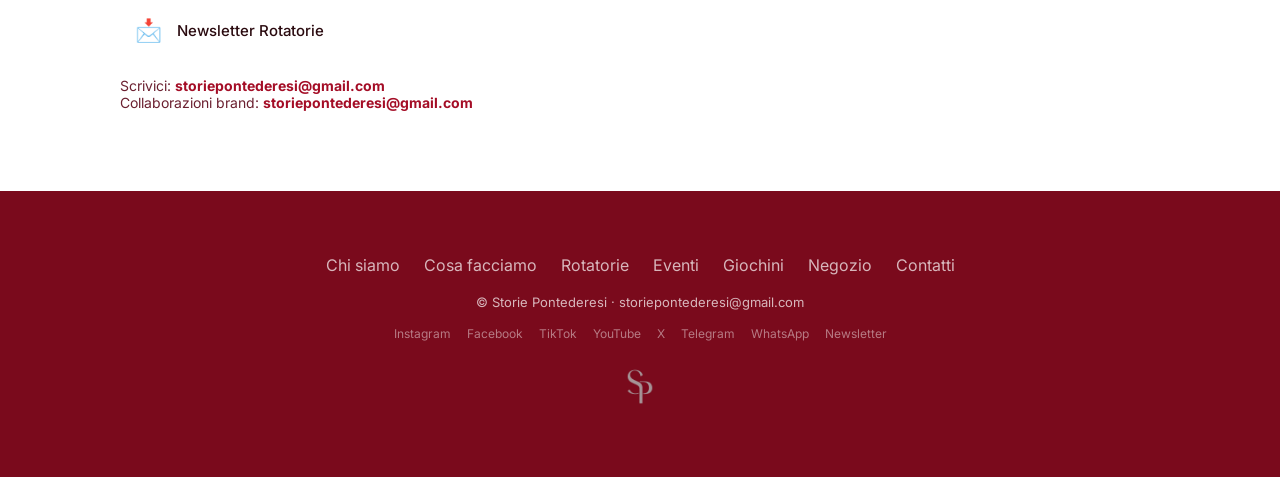
==== commit 77a5c6d0: "Aumenta spazio tra logo e riga contatti nel footer Co-Authored-By: Claude Sonnet 4.6 <noreply@anthro" ====
--- a/index.html
+++ b/index.html
@@ -362,7 +362,7 @@
       background: var(--granata-scuro); color: rgba(255,255,255,.7);
       padding: 3rem 2rem; text-align: center;
     }
-    footer img { height: 44px; margin-bottom: 1rem; opacity: .85; }
+    footer img { height: 44px; margin-top: 1.5rem; margin-bottom: 1rem; opacity: .85; }
     footer p { font-size: 13px; line-height: 1.8; }
     footer a { color: rgba(255,255,255,.7); text-decoration: none; }
     footer a:hover { color: var(--bianco); }
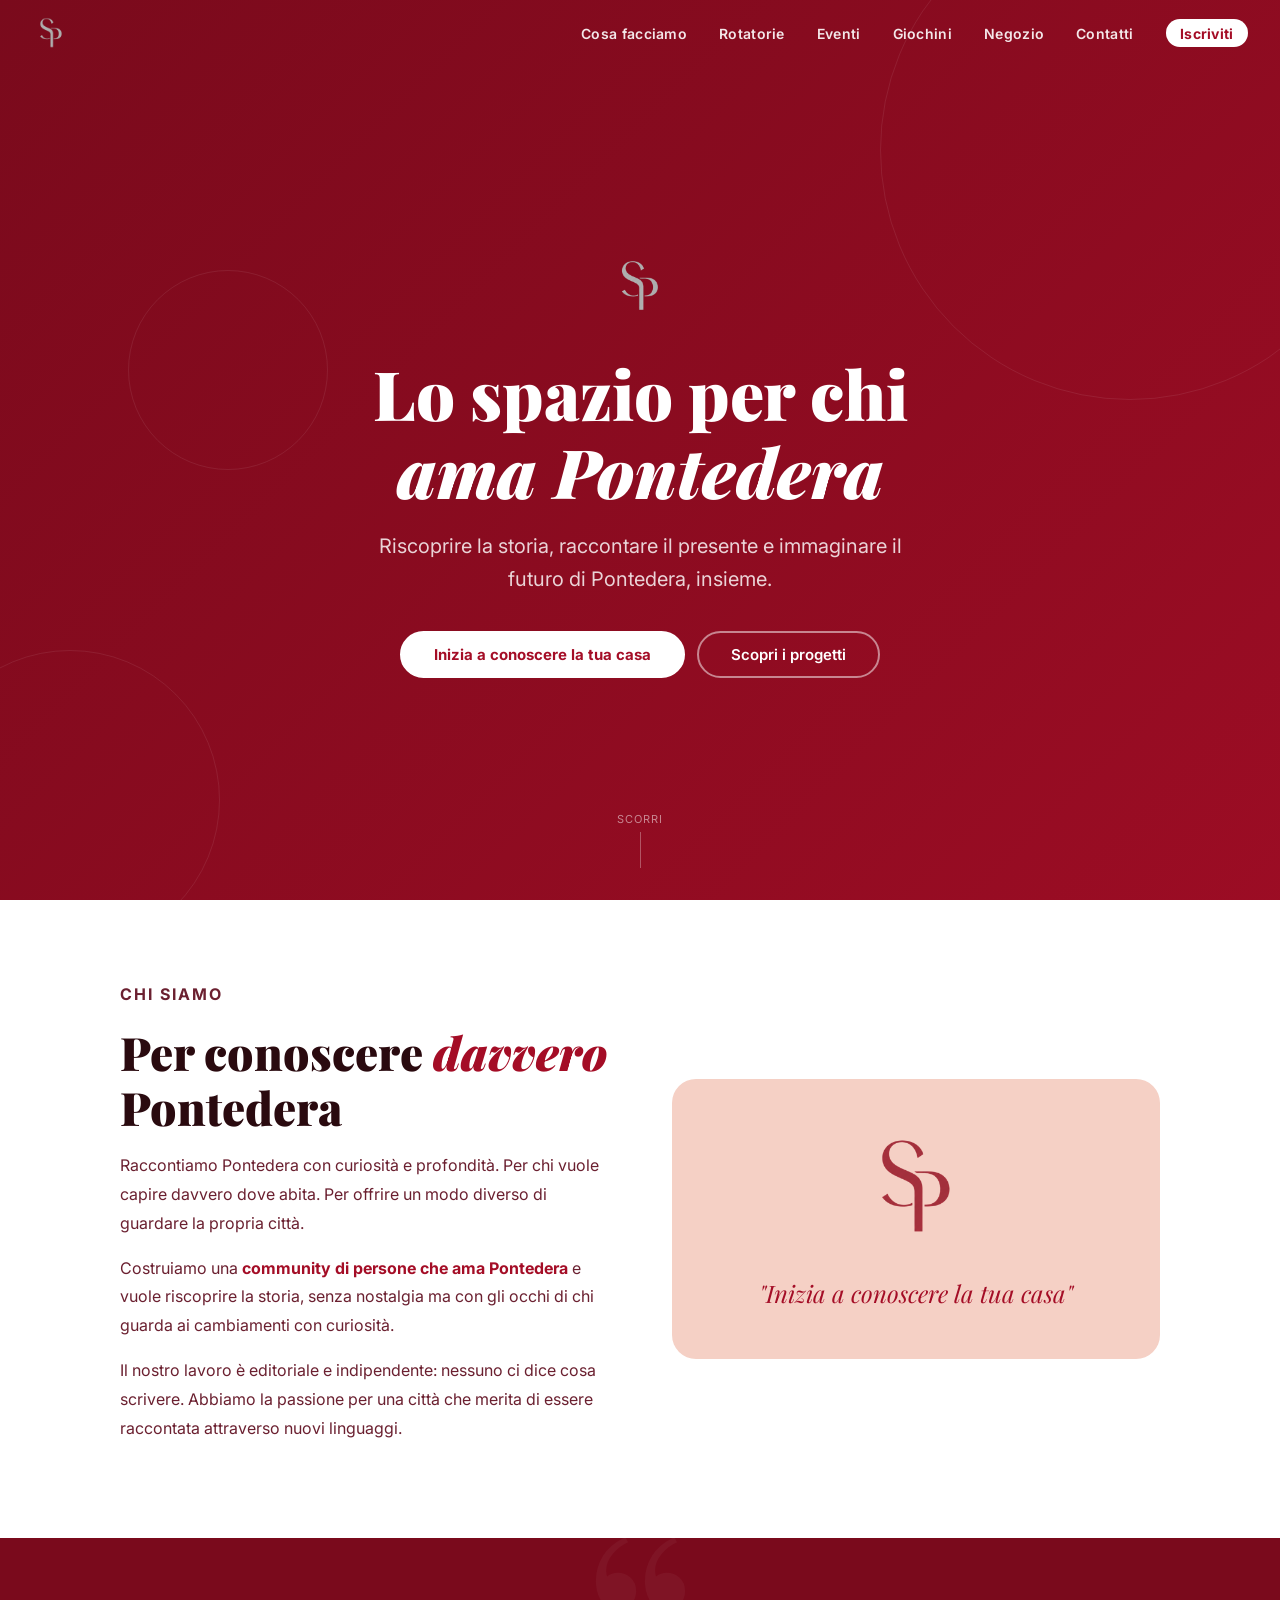
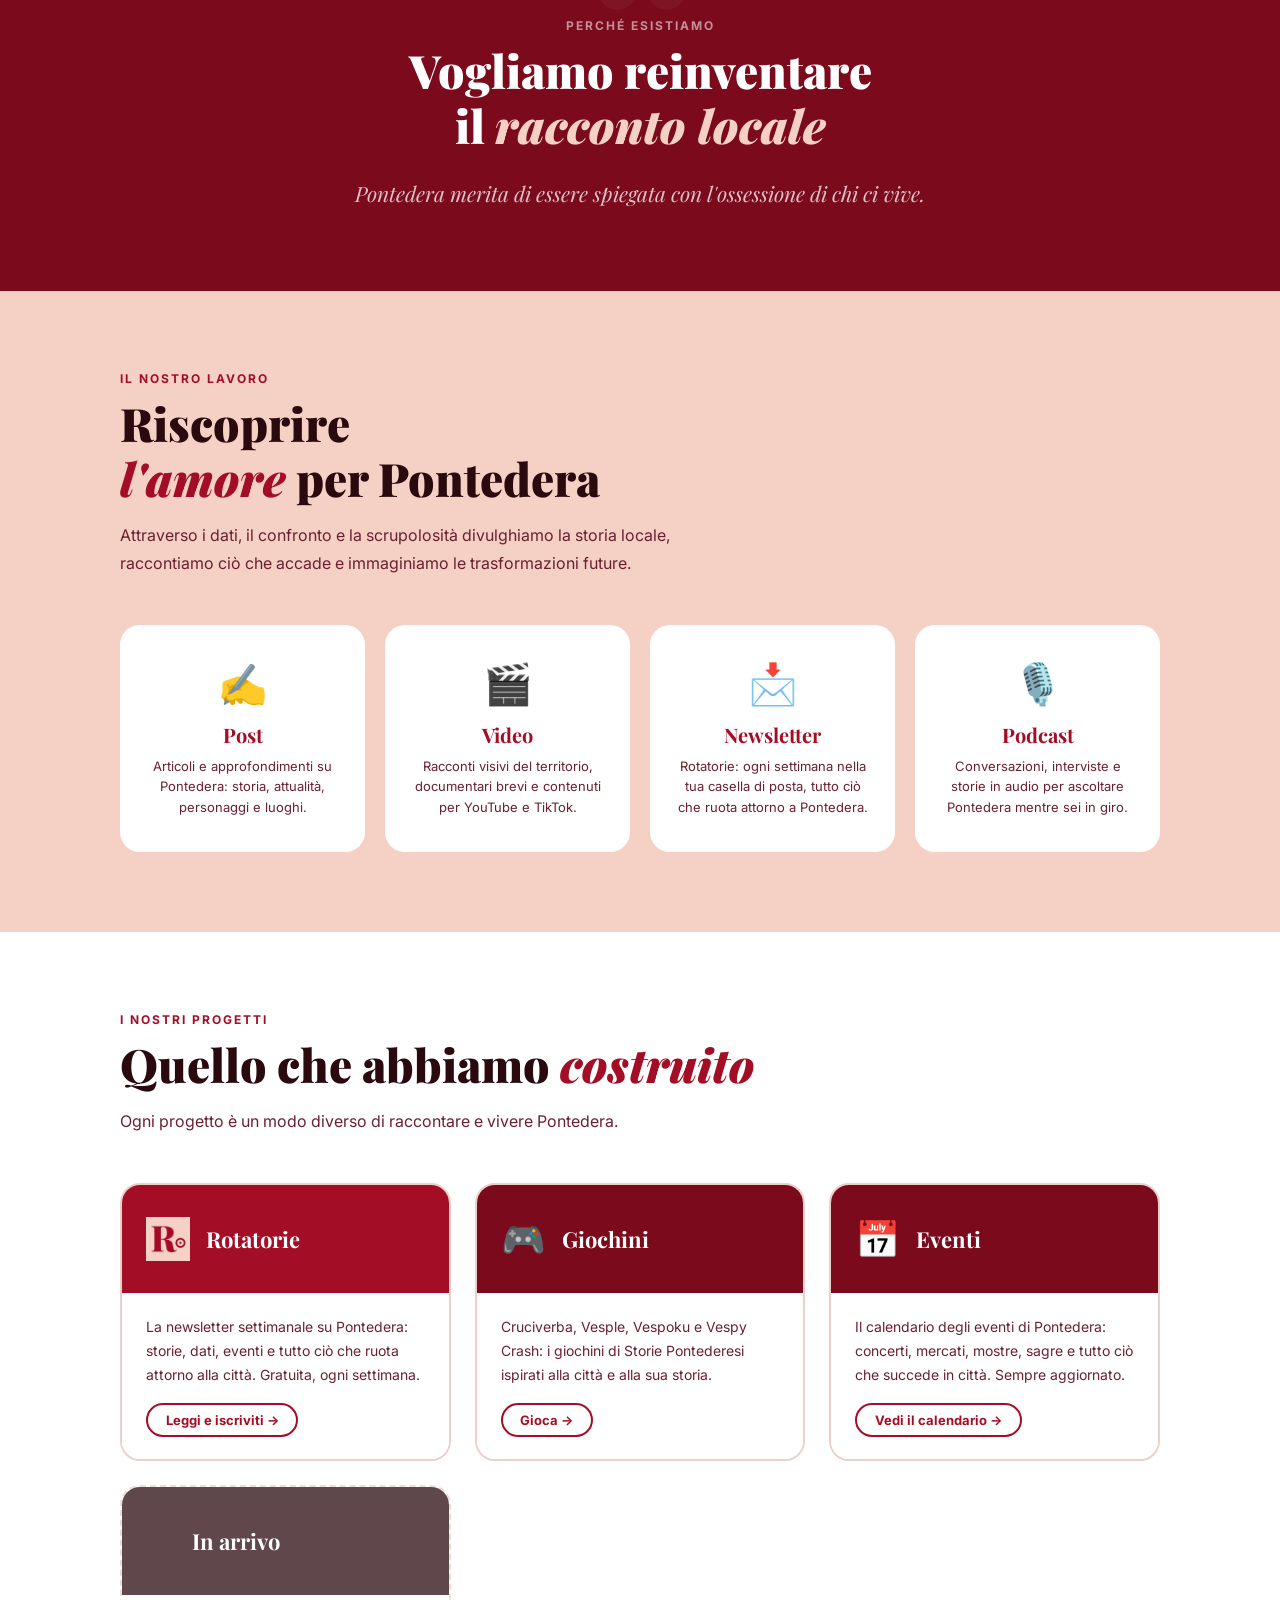
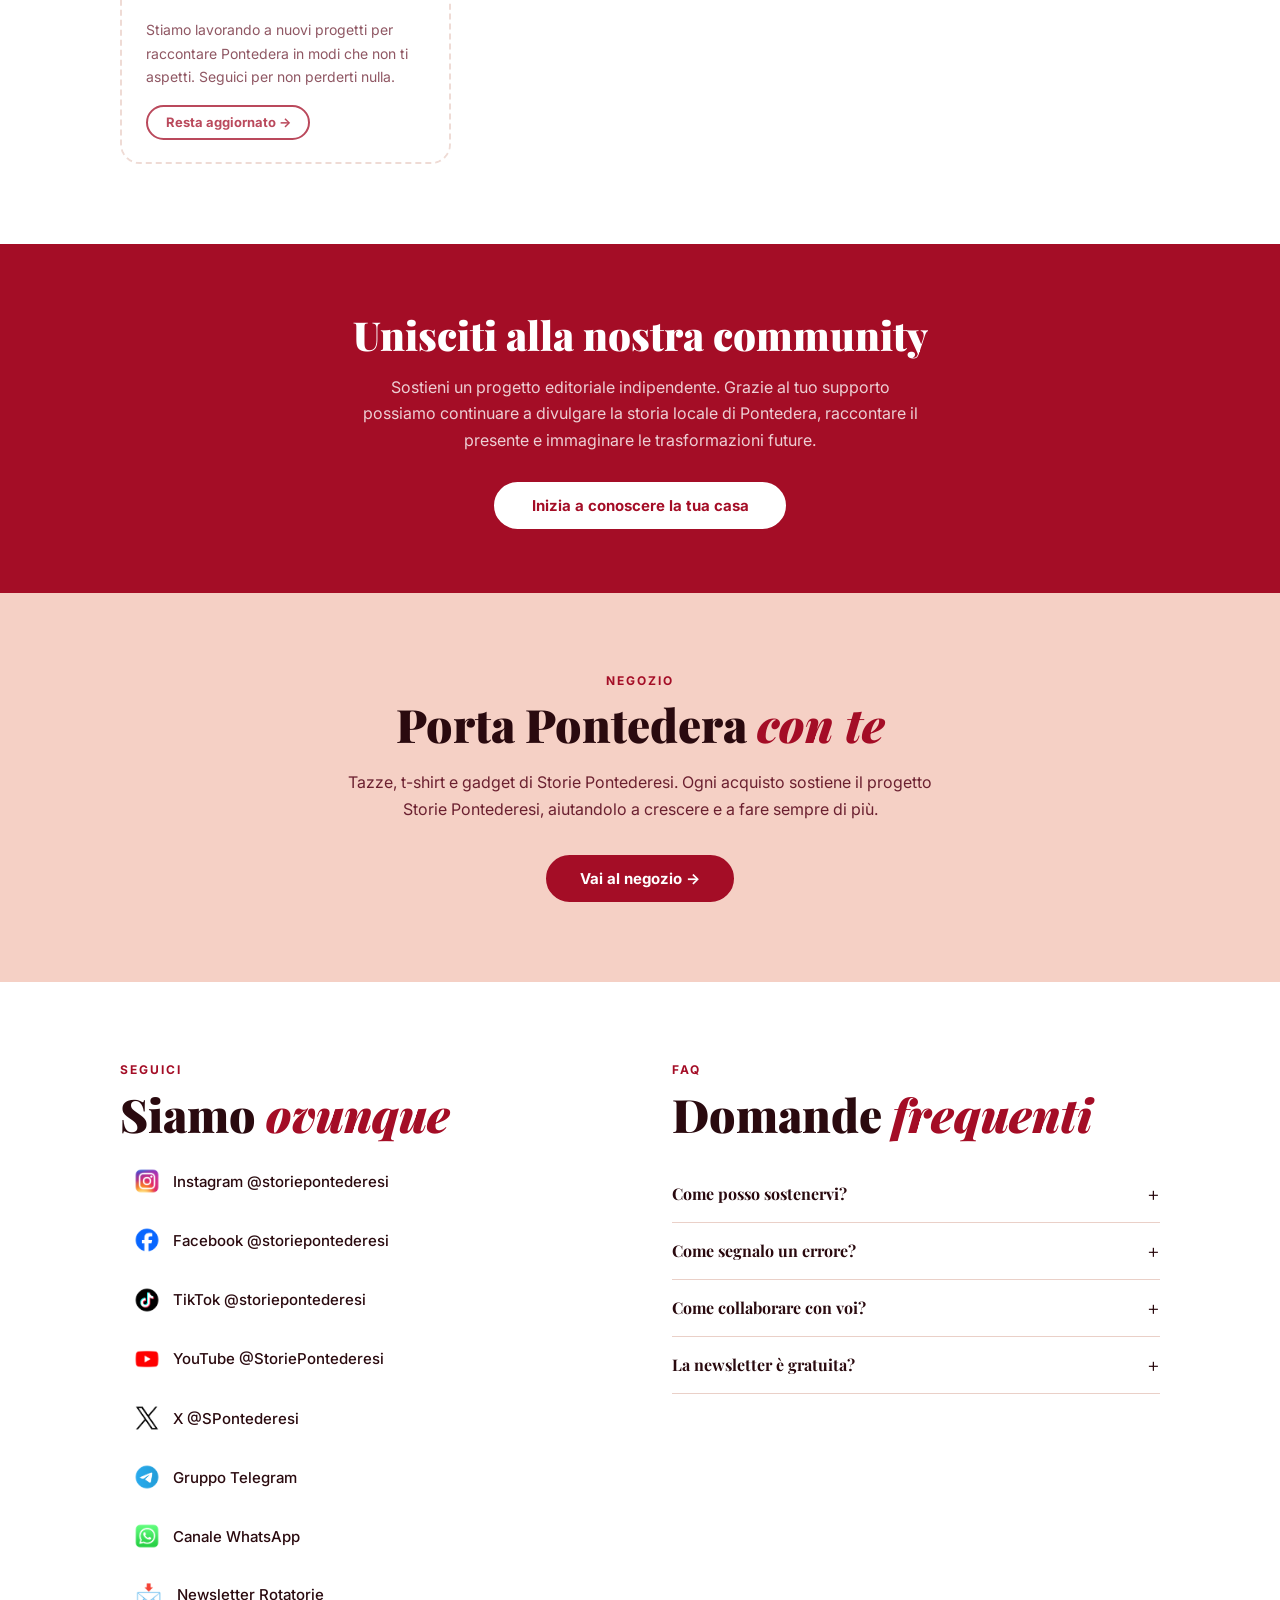
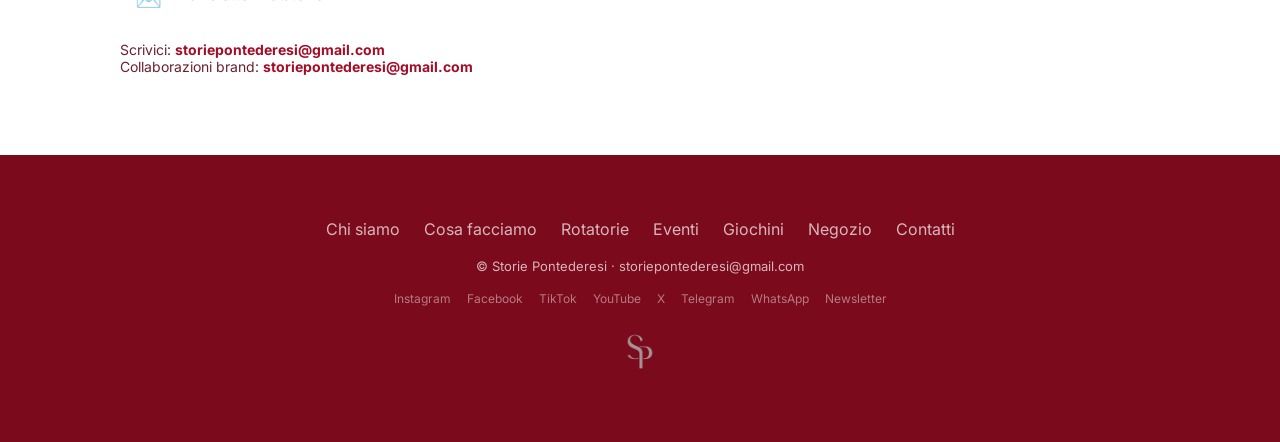
==== commit 27e87eb8: "Cruciverba: 100 episodi cifrati con uscita automatica ogni venerdì - Pagina unica gioca/ al posto de" ====
--- a/index.html
+++ b/index.html
@@ -454,8 +454,8 @@
 <div class="manifesto-band">
   <div class="section-inner">
     <p class="section-label">Perché esistiamo</p>
-    <h2>Vogliamo reinventare<br>il <em>giornalismo locale</em></h2>
-    <p class="manifesto-quote">Il territorio merita di essere raccontato con l'ossessione di chi ci vive. Non per convenienza, per necessità.</p>
+    <h2>Vogliamo reinventare<br>il <em>racconto locale</em></h2>
+    <p class="manifesto-quote">Pontedera merita di essere spiegata con l'ossessione di chi ci vive.</p>
   </div>
 </div>
 
@@ -544,7 +544,7 @@
 <!-- ── CTA BAND ── -->
 <div class="cta-band">
   <div class="section-inner" style="text-align:center">
-    <h2>Unisciti alla community pontederese</h2>
+    <h2>Unisciti alla nostra community</h2>
     <p>Sostieni un progetto editoriale indipendente. Grazie al tuo supporto possiamo continuare a divulgare la storia locale di Pontedera, raccontare il presente e immaginare le trasformazioni future.</p>
     <a href="https://storiepontederesi.substack.com/subscribe" target="_blank" class="btn-cta-band">Inizia a conoscere la tua casa</a>
   </div>
@@ -555,7 +555,7 @@
   <div class="section-inner" style="max-width:600px">
     <p class="section-label">Negozio</p>
     <h2 class="section-title">Porta Pontedera <em>con te</em></h2>
-    <p class="section-sub" style="margin:0 auto 2rem">Tazze, t-shirt e gadget di Storie Pontederesi. Ogni acquisto sostiene il progetto editoriale.</p>
+    <p class="section-sub" style="margin:0 auto 2rem">Tazze, t-shirt e gadget di Storie Pontederesi. Ogni acquisto sostiene il progetto Storie Pontederesi, aiutandolo a crescere e a fare sempre di più.</p>
     <a href="/negozio/" class="btn-hero-primary" style="background:var(--granata);color:var(--bianco);border-color:var(--granata);display:inline-block">Vai al negozio →</a>
   </div>
 </section>
